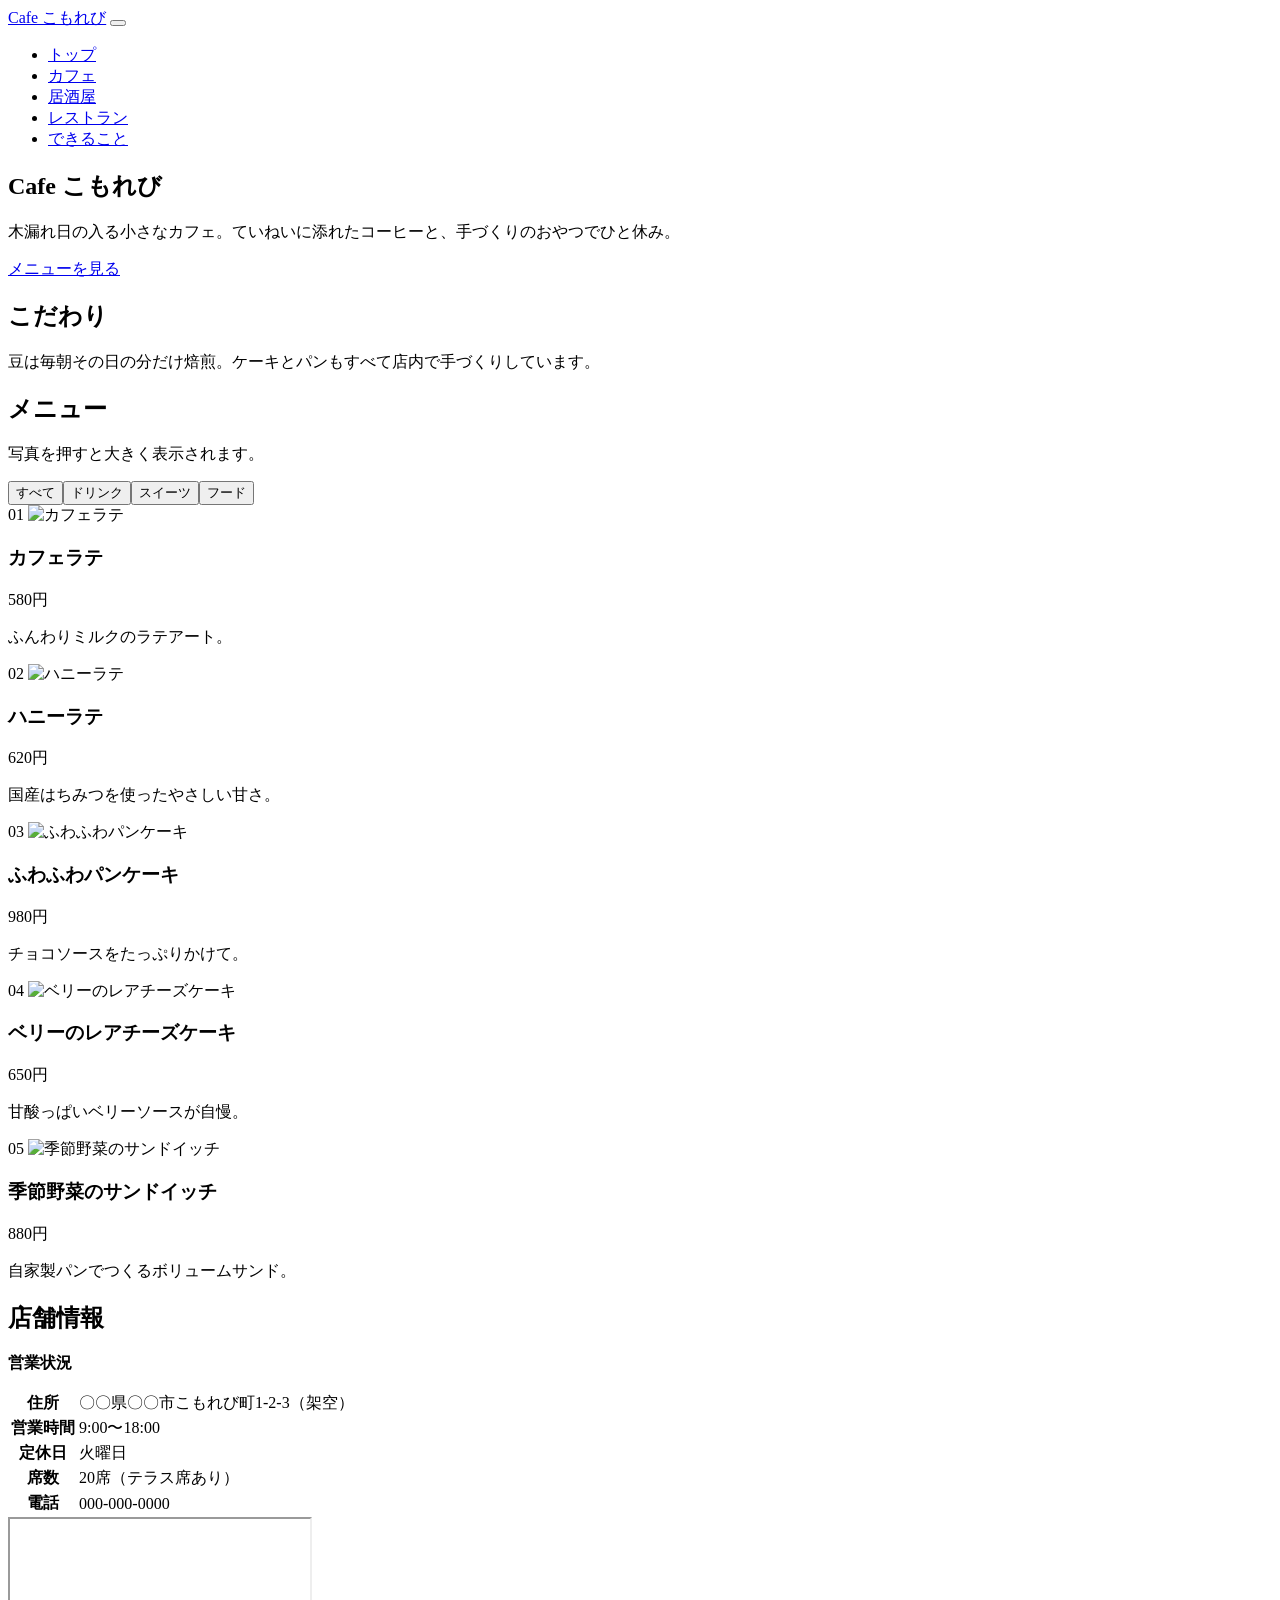
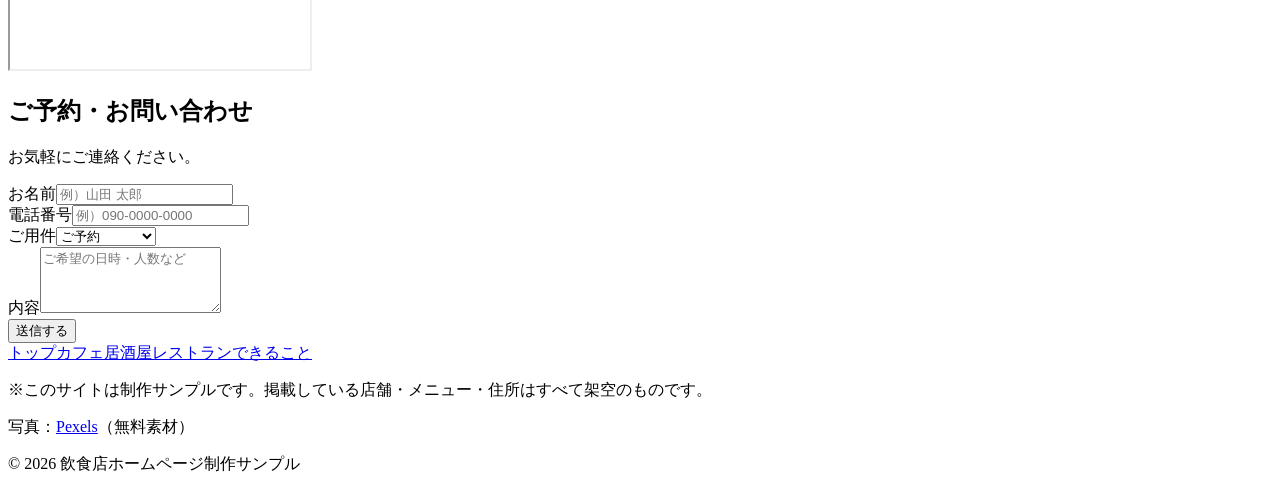
==== cafe.html @ 80e8197a "Create cafe.html" ====
<!DOCTYPE html>
<html lang="ja">
<head>
<meta charset="UTF-8">
<meta name="viewport" content="width=device-width, initial-scale=1">
<title>Cafe こもれび｜カフェのサンプル</title>
<meta name="description" content="カフェのホームページ制作サンプルです。">
<link rel="stylesheet" href="style.css">
</head>
<body class="cafe">
<header class="site-header">
  <div class="container inner">
    <a class="logo" href="index.html">Cafe こもれび</a>
    <button class="menu-btn" aria-label="メニュー" aria-expanded="false"><span></span><span></span><span></span></button>
    <ul class="nav"><li><a href="index.html">トップ</a></li><li><a href="cafe.html" aria-current="page">カフェ</a></li><li><a href="izakaya.html">居酒屋</a></li><li><a href="restaurant.html">レストラン</a></li><li><a href="features.html">できること</a></li></ul>
  </div>
</header>
<section class="hero" style="background-image:url('https://images.pexels.com/photos/18225475/pexels-photo-18225475.jpeg?auto=compress&cs=tinysrgb&w=1800')">
  <div class="container">
    <h1>Cafe こもれび</h1>
    <p>木漏れ日の入る小さなカフェ。ていねいに添れたコーヒーと、手づくりのおやつでひと休み。</p>
    <a class="btn" href="#menu">メニューを見る</a>
  </div>
</section>
<section id="concept">
  <div class="container fade-in">
    <h2 class="section-title">こだわり</h2>
    <p class="section-lead">豆は毎朝その日の分だけ焙煎。ケーキとパンもすべて店内で手づくりしています。</p>
  </div>
</section>
<section id="menu" style="padding-top:0">
  <div class="container">
    <h2 class="section-title">メニュー</h2>
    <p class="section-lead">写真を押すと大きく表示されます。</p>
    <div class="filter" data-target="#cafe-menu"><button class="active" data-cat="all">すべて</button><button data-cat="drink">ドリンク</button><button data-cat="sweets">スイーツ</button><button data-cat="food">フード</button></div>
    <div class="menu-grid" id="cafe-menu"><div class="menu-item fade-in" data-cat="drink">
  <div class="photo"><span class="menu-no">01</span>
    <img src="https://images.pexels.com/photos/6205784/pexels-photo-6205784.jpeg?auto=compress&cs=tinysrgb&w=600&h=450&fit=crop" data-zoom="https://images.pexels.com/photos/6205784/pexels-photo-6205784.jpeg?auto=compress&cs=tinysrgb&w=1400" data-caption="No.01 カフェラテ　580円" alt="カフェラテ" loading="lazy"></div>
  <div class="body"><h3>カフェラテ</h3><div class="price">580円</div><p class="desc">ふんわりミルクのラテアート。</p></div>
</div>
<div class="menu-item fade-in" data-cat="drink">
  <div class="photo"><span class="menu-no">02</span>
    <img src="https://images.pexels.com/photos/37455670/pexels-photo-37455670.jpeg?auto=compress&cs=tinysrgb&w=600&h=450&fit=crop" data-zoom="https://images.pexels.com/photos/37455670/pexels-photo-37455670.jpeg?auto=compress&cs=tinysrgb&w=1400" data-caption="No.02 ハニーラテ　620円" alt="ハニーラテ" loading="lazy"></div>
  <div class="body"><h3>ハニーラテ</h3><div class="price">620円</div><p class="desc">国産はちみつを使ったやさしい甘さ。</p></div>
</div>
<div class="menu-item fade-in" data-cat="sweets">
  <div class="photo"><span class="menu-no">03</span>
    <img src="https://images.pexels.com/photos/31042721/pexels-photo-31042721.jpeg?auto=compress&cs=tinysrgb&w=600&h=450&fit=crop" data-zoom="https://images.pexels.com/photos/31042721/pexels-photo-31042721.jpeg?auto=compress&cs=tinysrgb&w=1400" data-caption="No.03 ふわふわパンケーキ　980円" alt="ふわふわパンケーキ" loading="lazy"></div>
  <div class="body"><h3>ふわふわパンケーキ</h3><div class="price">980円</div><p class="desc">チョコソースをたっぷりかけて。</p></div>
</div>
<div class="menu-item fade-in" data-cat="sweets">
  <div class="photo"><span class="menu-no">04</span>
    <img src="https://images.pexels.com/photos/17429506/pexels-photo-17429506.jpeg?auto=compress&cs=tinysrgb&w=600&h=450&fit=crop" data-zoom="https://images.pexels.com/photos/17429506/pexels-photo-17429506.jpeg?auto=compress&cs=tinysrgb&w=1400" data-caption="No.04 ベリーのレアチーズケーキ　650円" alt="ベリーのレアチーズケーキ" loading="lazy"></div>
  <div class="body"><h3>ベリーのレアチーズケーキ</h3><div class="price">650円</div><p class="desc">甘酸っぱいベリーソースが自慢。</p></div>
</div>
<div class="menu-item fade-in" data-cat="food">
  <div class="photo"><span class="menu-no">05</span>
    <img src="https://images.pexels.com/photos/1209029/pexels-photo-1209029.jpeg?auto=compress&cs=tinysrgb&w=600&h=450&fit=crop" data-zoom="https://images.pexels.com/photos/1209029/pexels-photo-1209029.jpeg?auto=compress&cs=tinysrgb&w=1400" data-caption="No.05 季節野菜のサンドイッチ　880円" alt="季節野菜のサンドイッチ" loading="lazy"></div>
  <div class="body"><h3>季節野菜のサンドイッチ</h3><div class="price">880円</div><p class="desc">自家製パンでつくるボリュームサンド。</p></div>
</div></div>
  </div>
</section>
<section id="access">
  <div class="container">
    <h2 class="section-title">店舗情報</h2>
    <div class="shop-info">
  <div>
    <p><strong>営業状況</strong><span class="open-status" data-open="9:00-18:00" data-closed-days="2"></span></p>
    <table><tr><th>住所</th><td>〇〇県〇〇市こもれび町1-2-3（架空）</td></tr><tr><th>営業時間</th><td>9:00〜18:00</td></tr><tr><th>定休日</th><td>火曜日</td></tr><tr><th>席数</th><td>20席（テラス席あり）</td></tr><tr><th>電話</th><td>000-000-0000</td></tr></table>
  </div>
  <div class="map-box"><iframe src="https://maps.google.com/maps?q=Tokyo%20Station&z=15&output=embed" loading="lazy" title="地図"></iframe></div>
</div>
  </div>
</section>
<section id="contact" style="padding-top:0">
  <div class="container">
    <h2 class="section-title">ご予約・お問い合わせ</h2>
    <p class="section-lead">お気軽にご連絡ください。</p>
    <form class="contact-form">
  <div><label for="name">お名前</label><input id="name" required placeholder="例）山田 太郎"></div>
  <div><label for="tel">電話番号</label><input id="tel" type="tel" placeholder="例）090-0000-0000"></div>
  <div><label for="kind">ご用件</label><select id="kind"><option>ご予約</option><option>貸切のご相談</option><option>その他</option></select></div>
  <div><label for="msg">内容</label><textarea id="msg" rows="4" placeholder="ご希望の日時・人数など"></textarea></div>
  <button class="btn" type="submit">送信する</button>
</form>
  </div>
</section>
<footer class="site-footer">
  <div class="container">
    <nav class="footer-nav"><a href="index.html">トップ</a><a href="cafe.html">カフェ</a><a href="izakaya.html">居酒屋</a><a href="restaurant.html">レストラン</a><a href="features.html">できること</a></nav>
    <p>※このサイトは制作サンプルです。掲載している店舗・メニュー・住所はすべて架空のものです。</p>
    <p>写真：<a href="https://www.pexels.com/ja-jp/" target="_blank" rel="noopener">Pexels</a>（無料素材）</p>
    <p>&copy; 2026 飲食店ホームページ制作サンプル</p>
  </div>
</footer>
<script src="main.js"></script>
</body>
</html>
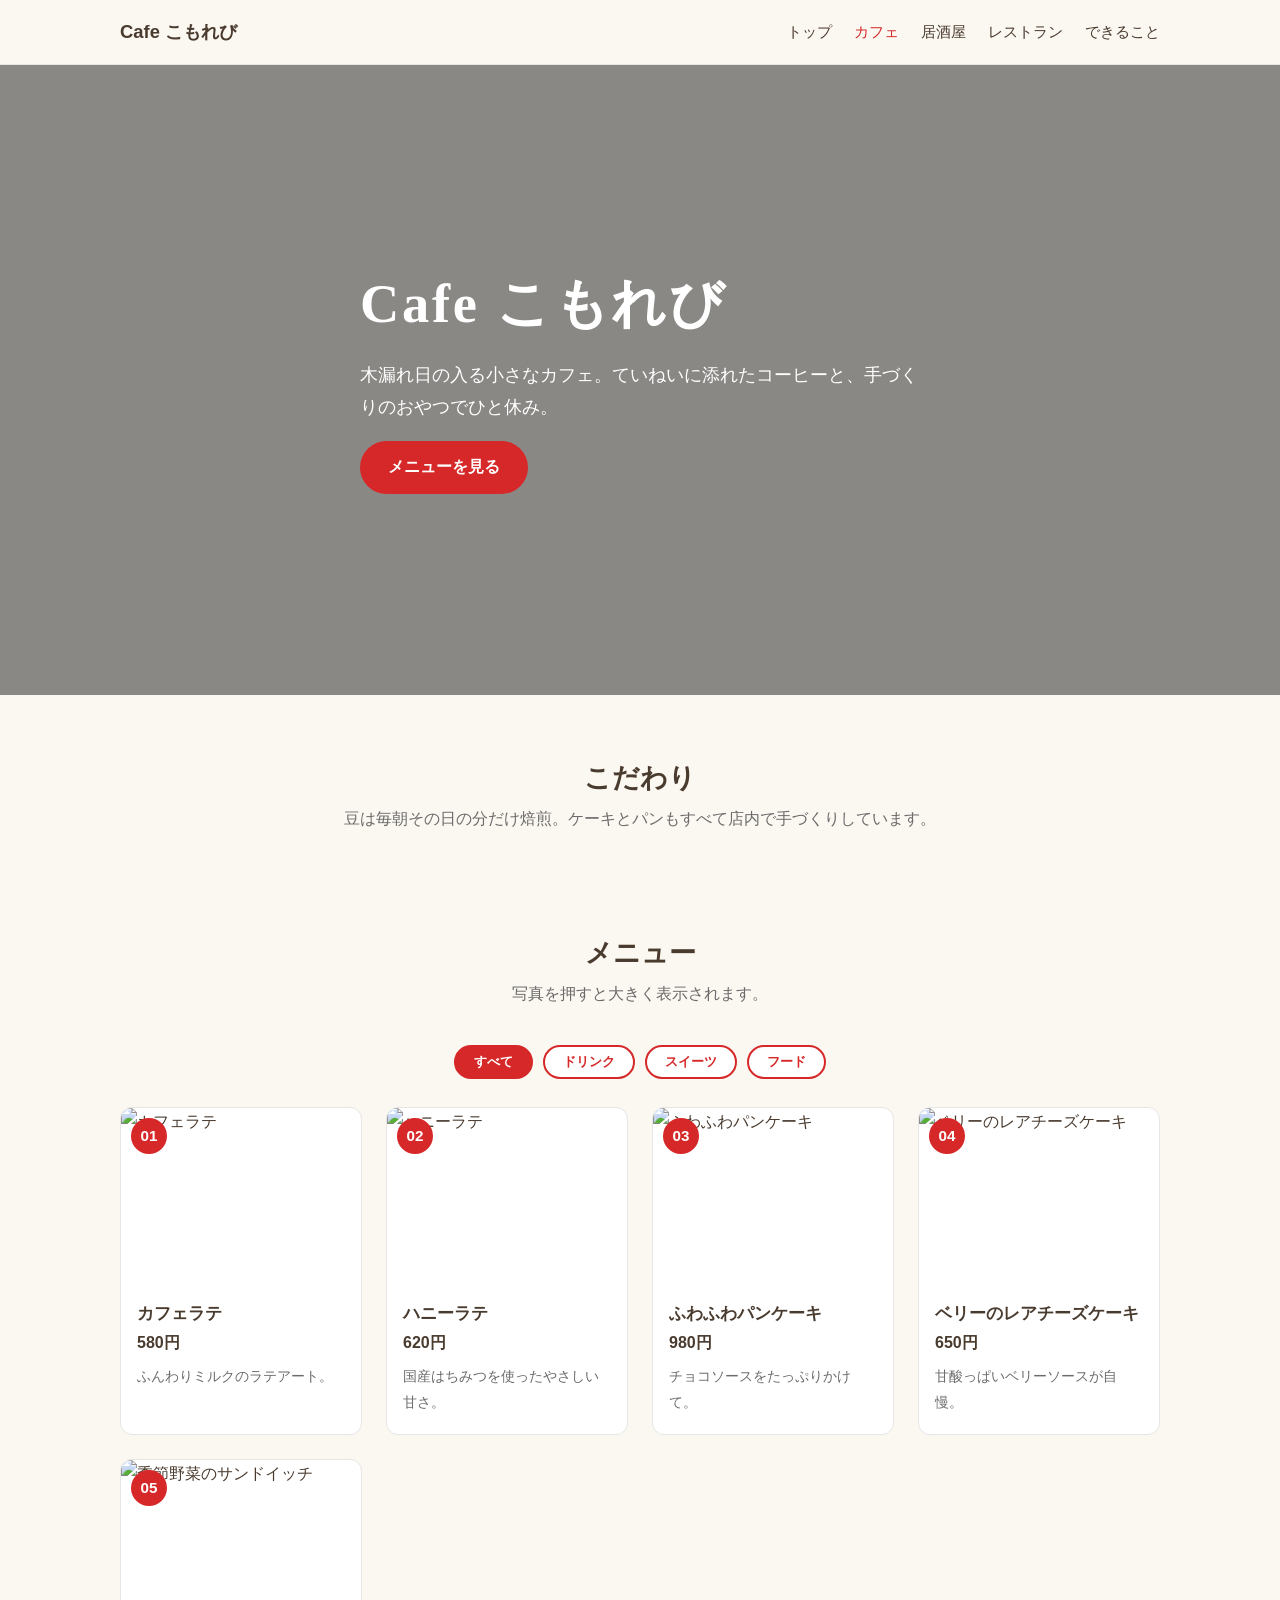
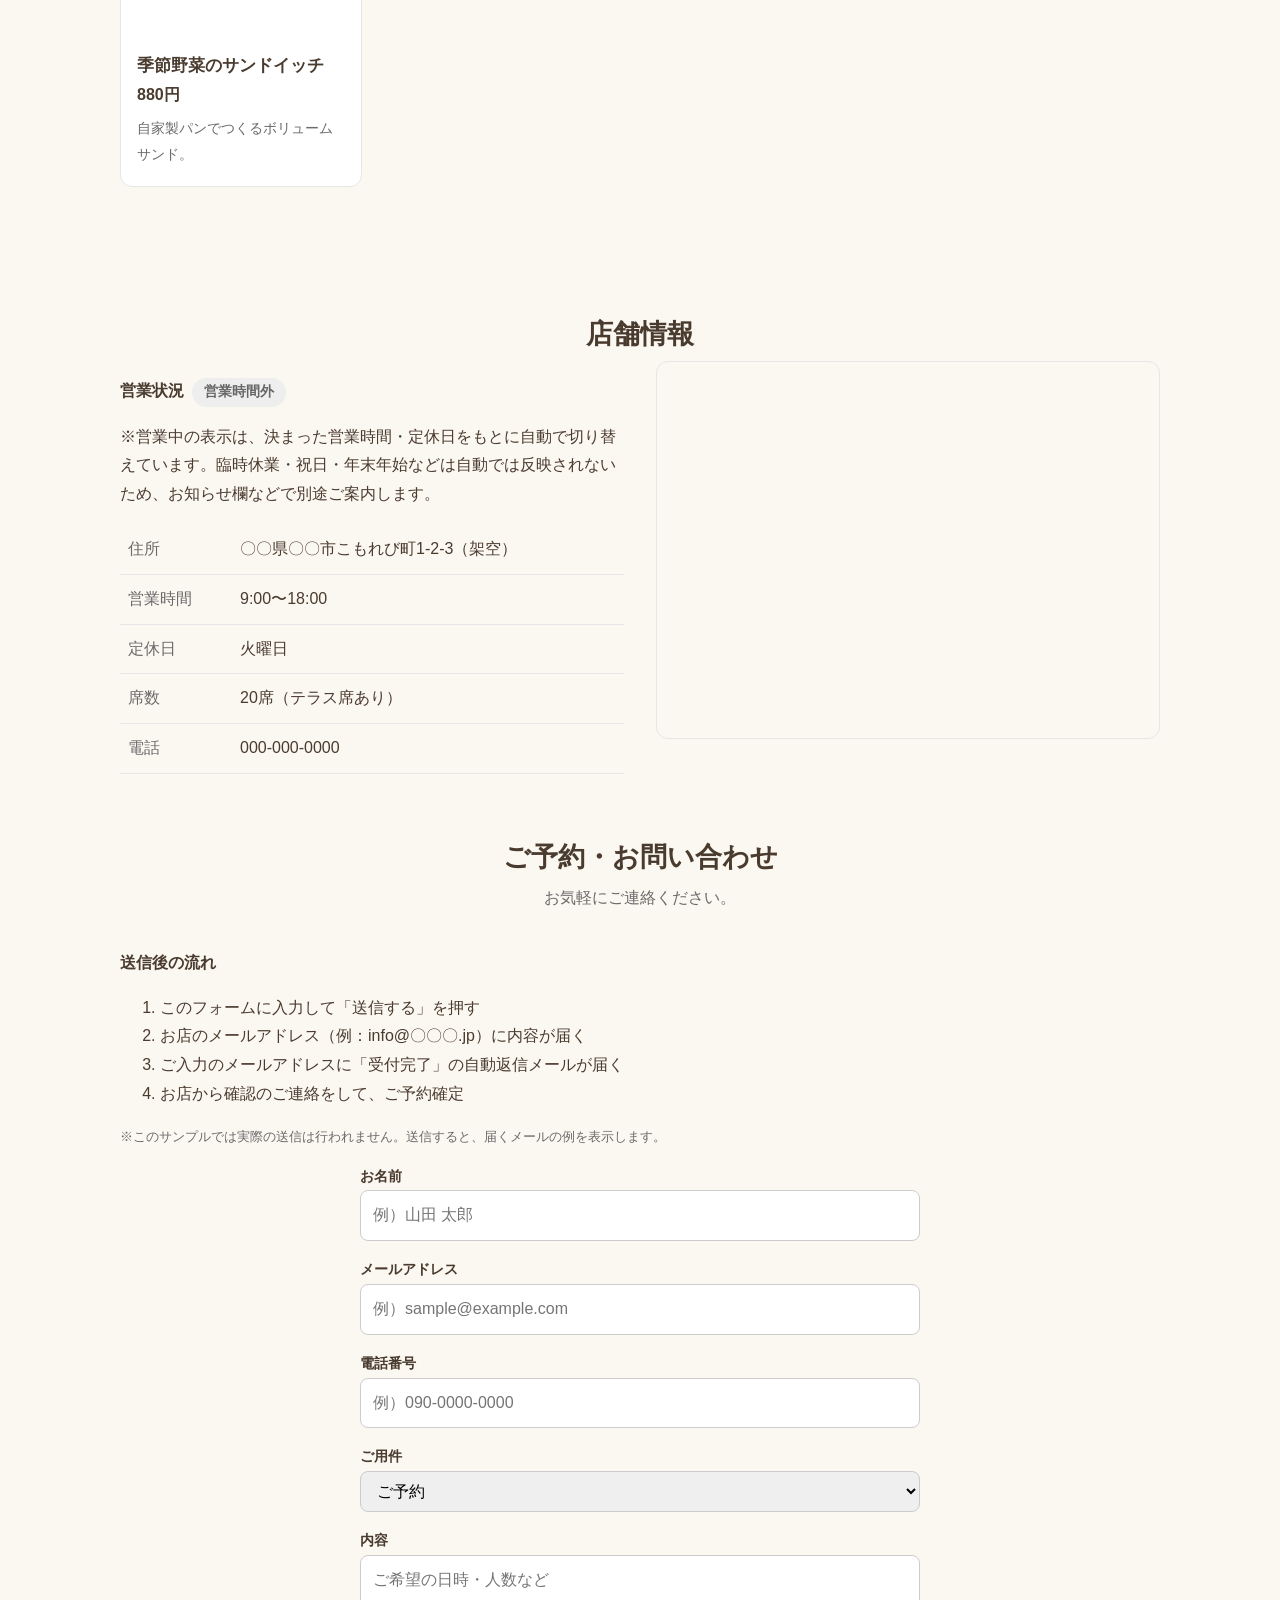
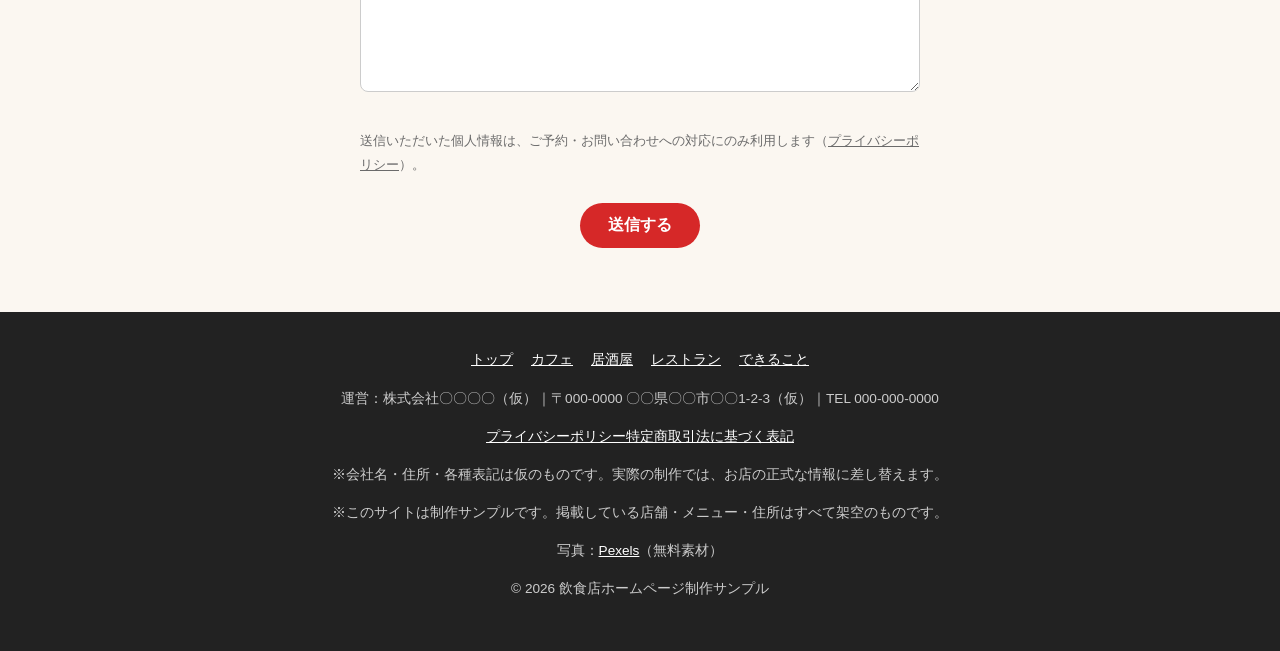
==== commit c1ef990c: "Update cafe.html" ====
--- a/cafe.html
+++ b/cafe.html
@@ -66,6 +66,7 @@
     <div class="shop-info">
   <div>
     <p><strong>営業状況</strong><span class="open-status" data-open="9:00-18:00" data-closed-days="2"></span></p>
+    <p class="auto-note">※営業中の表示は、決まった営業時間・定休日をもとに自動で切り替えています。臨時休業・祝日・年末年始などは自動では反映されないため、お知らせ欄などで別途ご案内します。</p>
     <table><tr><th>住所</th><td>〇〇県〇〇市こもれび町1-2-3（架空）</td></tr><tr><th>営業時間</th><td>9:00〜18:00</td></tr><tr><th>定休日</th><td>火曜日</td></tr><tr><th>席数</th><td>20席（テラス席あり）</td></tr><tr><th>電話</th><td>000-000-0000</td></tr></table>
   </div>
   <div class="map-box"><iframe src="https://maps.google.com/maps?q=Tokyo%20Station&z=15&output=embed" loading="lazy" title="地図"></iframe></div>
@@ -76,18 +77,36 @@
   <div class="container">
     <h2 class="section-title">ご予約・お問い合わせ</h2>
     <p class="section-lead">お気軽にご連絡ください。</p>
-    <form class="contact-form">
+    <div class="flow-box">
+  <strong>送信後の流れ</strong>
+  <ol class="flow">
+    <li>このフォームに入力して「送信する」を押す</li>
+    <li>お店のメールアドレス（例：info@〇〇〇.jp）に内容が届く</li>
+    <li>ご入力のメールアドレスに「受付完了」の自動返信メールが届く</li>
+    <li>お店から確認のご連絡をして、ご予約確定</li>
+  </ol>
+  <p class="small-note">※このサンプルでは実際の送信は行われません。送信すると、届くメールの例を表示します。</p>
+</div>
+<form class="contact-form">
   <div><label for="name">お名前</label><input id="name" required placeholder="例）山田 太郎"></div>
+  <div><label for="email">メールアドレス</label><input id="email" type="email" required placeholder="例）sample@example.com"></div>
   <div><label for="tel">電話番号</label><input id="tel" type="tel" placeholder="例）090-0000-0000"></div>
   <div><label for="kind">ご用件</label><select id="kind"><option>ご予約</option><option>貸切のご相談</option><option>その他</option></select></div>
   <div><label for="msg">内容</label><textarea id="msg" rows="4" placeholder="ご希望の日時・人数など"></textarea></div>
+  <p class="small-note">送信いただいた個人情報は、ご予約・お問い合わせへの対応にのみ利用します（<a href="legal.html#privacy">プライバシーポリシー</a>）。</p>
   <button class="btn" type="submit">送信する</button>
 </form>
+<div class="form-result" hidden></div>
   </div>
 </section>
 <footer class="site-footer">
   <div class="container">
     <nav class="footer-nav"><a href="index.html">トップ</a><a href="cafe.html">カフェ</a><a href="izakaya.html">居酒屋</a><a href="restaurant.html">レストラン</a><a href="features.html">できること</a></nav>
+    <div class="footer-info">
+      <p>運営：株式会社〇〇〇〇（仮）｜〒000-0000 〇〇県〇〇市〇〇1-2-3（仮）｜TEL 000-000-0000</p>
+      <nav class="footer-legal"><a href="legal.html#privacy">プライバシーポリシー</a><a href="legal.html#tokushoho">特定商取引法に基づく表記</a></nav>
+      <p class="footer-small">※会社名・住所・各種表記は仮のものです。実際の制作では、お店の正式な情報に差し替えます。</p>
+    </div>
     <p>※このサイトは制作サンプルです。掲載している店舗・メニュー・住所はすべて架空のものです。</p>
     <p>写真：<a href="https://www.pexels.com/ja-jp/" target="_blank" rel="noopener">Pexels</a>（無料素材）</p>
     <p>&copy; 2026 飲食店ホームページ制作サンプル</p>
--- a/style.css
+++ b/style.css
@@ -0,0 +1,231 @@
+/* ===== 共通スタイル ===== */
+:root {
+  --action: #d62828;        /* 押してほしいもの・誘導先 = 赤 */
+  --action-dark: #a61e1e;
+  --info: #1d4e89;          /* 読むだけの案内 = 青 */
+  --info-bg: #eaf1fb;
+  --text: #2b2b2b;
+  --muted: #6b6b6b;
+  --bg: #ffffff;
+  --line: #e6e6e6;
+  --radius: 12px;
+  --max: 1080px;
+}
+* { box-sizing: border-box; }
+html { scroll-behavior: smooth; }
+body {
+  margin: 0;
+  font-family: "Hiragino Sans", "Noto Sans JP", "Yu Gothic", Meiryo, sans-serif;
+  color: var(--text);
+  background: var(--bg);
+  line-height: 1.8;
+}
+img { max-width: 100%; display: block; }
+a { color: inherit; }
+.container { max-width: var(--max); margin: 0 auto; padding: 0 20px; }
+section { padding: 64px 0; }
+h1, h2, h3 { line-height: 1.4; margin: 0 0 16px; }
+h2.section-title { font-size: 1.7rem; text-align: center; margin-bottom: 8px; }
+p.section-lead { text-align: center; color: var(--muted); margin: 0 0 36px; }
+
+/* ===== ヘッダー・ナビ ===== */
+.site-header {
+  position: sticky; top: 0; z-index: 50;
+  background: rgba(255,255,255,.96);
+  border-bottom: 1px solid var(--line);
+}
+.site-header .inner {
+  display: flex; align-items: center; justify-content: space-between;
+  height: 64px;
+}
+.logo { font-weight: 700; font-size: 1.15rem; text-decoration: none; }
+.nav { display: flex; gap: 22px; list-style: none; margin: 0; padding: 0; }
+.nav a { text-decoration: none; font-size: .95rem; }
+.nav a:hover, .nav a[aria-current="page"] { color: var(--action); }
+.menu-btn {
+  display: none; background: none; border: 0; cursor: pointer;
+  width: 44px; height: 44px; padding: 10px;
+}
+.menu-btn span { display: block; height: 2px; background: var(--text); margin: 5px 0; transition: .3s; }
+.menu-btn.open span:nth-child(1) { transform: translateY(7px) rotate(45deg); }
+.menu-btn.open span:nth-child(2) { opacity: 0; }
+.menu-btn.open span:nth-child(3) { transform: translateY(-7px) rotate(-45deg); }
+@media (max-width: 760px) {
+  .menu-btn { display: block; }
+  .nav {
+    position: absolute; top: 64px; left: 0; right: 0;
+    flex-direction: column; gap: 0; background: #fff;
+    border-bottom: 1px solid var(--line);
+    max-height: 0; overflow: hidden; transition: max-height .3s;
+  }
+  .nav.open { max-height: 400px; }
+  .nav a { display: block; padding: 14px 20px; border-top: 1px solid var(--line); }
+}
+
+/* ===== ボタン（赤＝押してほしいもの） ===== */
+.btn {
+  display: inline-block; background: var(--action); color: #fff;
+  padding: 12px 28px; border-radius: 999px; text-decoration: none;
+  font-weight: 700; border: 0; cursor: pointer; font-size: 1rem;
+  transition: background .2s, transform .2s;
+}
+.btn:hover { background: var(--action-dark); transform: translateY(-2px); }
+.btn.outline { background: transparent; color: var(--action); border: 2px solid var(--action); }
+.btn.outline:hover { background: var(--action); color: #fff; }
+
+/* ===== 案内ボックス（青＝読むだけ） ===== */
+.info-box {
+  background: var(--info-bg); border-left: 5px solid var(--info);
+  color: var(--info); padding: 16px 20px; border-radius: 8px;
+}
+.info-box strong { color: var(--info); }
+
+/* ===== ヒーロー ===== */
+.hero {
+  position: relative; min-height: 70vh; display: flex; align-items: center;
+  color: #fff; background-size: cover; background-position: center;
+}
+.hero::before { content: ""; position: absolute; inset: 0; background: rgba(0,0,0,.45); }
+.hero .container { position: relative; }
+.hero h1 { font-size: clamp(2rem, 6vw, 3.4rem); letter-spacing: .05em; }
+.hero p { font-size: 1.1rem; max-width: 560px; }
+
+/* ===== メニュー（番号付き） ===== */
+.menu-grid { display: grid; grid-template-columns: repeat(auto-fill, minmax(240px, 1fr)); gap: 24px; }
+.menu-item {
+  border: 1px solid var(--line); border-radius: var(--radius); overflow: hidden;
+  background: #fff; transition: box-shadow .2s, transform .2s;
+}
+.menu-item:hover { box-shadow: 0 8px 24px rgba(0,0,0,.08); transform: translateY(-3px); }
+.menu-item .photo { position: relative; aspect-ratio: 4/3; overflow: hidden; cursor: zoom-in; }
+.menu-item .photo img { width: 100%; height: 100%; object-fit: cover; transition: transform .4s; }
+.menu-item .photo:hover img { transform: scale(1.06); }
+.menu-no {
+  position: absolute; top: 10px; left: 10px; width: 36px; height: 36px;
+  border-radius: 50%; background: var(--action); color: #fff; font-weight: 700;
+  display: grid; place-items: center; font-size: .95rem;
+}
+.menu-item .body { padding: 14px 16px 18px; }
+.menu-item h3 { font-size: 1.05rem; margin: 0 0 4px; }
+.menu-item .price { font-weight: 700; }
+.menu-item .desc { color: var(--muted); font-size: .9rem; margin: 6px 0 0; }
+
+/* ===== カテゴリ絞り込み ===== */
+.filter { display: flex; flex-wrap: wrap; gap: 10px; justify-content: center; margin-bottom: 28px; }
+.filter button {
+  border: 2px solid var(--action); background: #fff; color: var(--action);
+  padding: 6px 18px; border-radius: 999px; cursor: pointer; font-weight: 700;
+}
+.filter button.active { background: var(--action); color: #fff; }
+.menu-item.hide { display: none; }
+
+/* ===== ギャラリー ===== */
+.gallery { display: grid; grid-template-columns: repeat(auto-fill, minmax(180px, 1fr)); gap: 10px; }
+.gallery img { width: 100%; aspect-ratio: 1; object-fit: cover; border-radius: 8px; cursor: zoom-in; }
+
+/* ===== 拡大表示（ライトボックス） ===== */
+.lightbox {
+  position: fixed; inset: 0; background: rgba(0,0,0,.85); z-index: 100;
+  display: none; align-items: center; justify-content: center; padding: 20px;
+  flex-direction: column;
+}
+.lightbox.show { display: flex; }
+.lightbox img { max-width: min(92vw, 1000px); max-height: 78vh; border-radius: 8px; }
+.lightbox .caption { color: #fff; margin-top: 12px; text-align: center; }
+.lightbox button {
+  position: absolute; background: rgba(255,255,255,.15); color: #fff; border: 0;
+  width: 48px; height: 48px; border-radius: 50%; font-size: 1.6rem; cursor: pointer;
+}
+.lightbox .lb-close { top: 16px; right: 16px; }
+.lightbox .lb-prev { left: 12px; top: 50%; }
+.lightbox .lb-next { right: 12px; top: 50%; }
+
+/* ===== 店舗情報 ===== */
+.shop-info { display: grid; grid-template-columns: 1fr 1fr; gap: 32px; align-items: start; }
+.shop-info table { width: 100%; border-collapse: collapse; }
+.shop-info th, .shop-info td { text-align: left; padding: 10px 8px; border-bottom: 1px solid var(--line); vertical-align: top; }
+.shop-info th { width: 7em; color: var(--muted); font-weight: 500; }
+.map-box { aspect-ratio: 4/3; border-radius: var(--radius); overflow: hidden; border: 1px solid var(--line); }
+.map-box iframe { width: 100%; height: 100%; border: 0; }
+.open-status { display: inline-block; padding: 2px 12px; border-radius: 999px; font-size: .85rem; font-weight: 700; margin-left: 8px; }
+.open-status.open { background: #e5f5ea; color: #1e7b3c; }
+.open-status.closed { background: #eee; color: #666; }
+@media (max-width: 760px) { .shop-info { grid-template-columns: 1fr; } }
+
+/* ===== お問い合わせ ===== */
+.contact-form { max-width: 560px; margin: 0 auto; display: grid; gap: 14px; }
+.contact-form label { font-weight: 700; font-size: .9rem; }
+.contact-form input, .contact-form textarea, .contact-form select {
+  width: 100%; padding: 10px 12px; border: 1px solid #ccc; border-radius: 8px; font: inherit;
+}
+.contact-form .btn { justify-self: center; }
+
+/* ===== フッター ===== */
+.site-footer { background: #222; color: #ccc; padding: 36px 0; font-size: .85rem; text-align: center; }
+.site-footer a { color: #fff; }
+.site-footer .footer-nav { display: flex; gap: 18px; justify-content: center; flex-wrap: wrap; margin-bottom: 14px; }
+
+/* ===== トップへ戻る ===== */
+.to-top {
+  position: fixed; right: 18px; bottom: 18px; width: 48px; height: 48px; border-radius: 50%;
+  background: var(--action); color: #fff; border: 0; font-size: 1.3rem; cursor: pointer;
+  opacity: 0; pointer-events: none; transition: opacity .3s; z-index: 60;
+}
+.to-top.show { opacity: 1; pointer-events: auto; }
+
+/* ===== スクロールで表示 ===== */
+.fade-in { opacity: 0; transform: translateY(20px); transition: opacity .7s, transform .7s; }
+.fade-in.visible { opacity: 1; transform: none; }
+
+/* ===== 店舗ごとの雰囲気 ===== */
+body.cafe { --text: #4a3b2f; background: #fbf7f1; }
+body.cafe .site-header { background: rgba(251,247,241,.96); }
+body.cafe h1, body.cafe h2 { font-family: "Hiragino Mincho ProN", "Yu Mincho", serif; }
+
+body.izakaya { --text: #f1e9da; --muted: #b8ab95; --line: #3a332b; background: #1c1814; }
+body.izakaya .site-header { background: rgba(28,24,20,.96); }
+body.izakaya .menu-item { background: #26211b; }
+body.izakaya .nav { background: #1c1814; }
+body.izakaya .menu-btn span { background: #f1e9da; }
+body.izakaya .contact-form input, body.izakaya .contact-form textarea, body.izakaya .contact-form select { background: #26211b; color: #f1e9da; border-color: #4a4036; }
+body.izakaya h1, body.izakaya h2 { font-family: "Hiragino Mincho ProN", "Yu Mincho", serif; }
+body.izakaya .filter button { background: transparent; }
+body.izakaya .filter button.active { background: var(--action); }
+
+body.restaurant { --text: #222; background: #fff; }
+body.restaurant h1, body.restaurant h2 { font-family: Georgia, "Hiragino Mincho ProN", "Yu Mincho", serif; letter-spacing: .04em; }
+
+/* ===== トップページ ===== */
+.cards { display: grid; grid-template-columns: repeat(auto-fit, minmax(230px, 1fr)); gap: 24px; }
+.card {
+  display: block; text-decoration: none; border-radius: var(--radius); overflow: hidden;
+  border: 1px solid var(--line); background: #fff; transition: transform .2s, box-shadow .2s;
+}
+.card:hover { transform: translateY(-4px); box-shadow: 0 10px 28px rgba(0,0,0,.1); }
+.card img { width: 100%; aspect-ratio: 16/10; object-fit: cover; }
+.card .body { padding: 16px 18px 20px; }
+.card .num { color: var(--action); font-weight: 700; font-size: .85rem; }
+.card h3 { margin: 4px 0 6px; }
+.card p { margin: 0 0 12px; color: var(--muted); font-size: .92rem; }
+.card .go { color: var(--action); font-weight: 700; }
+
+/* ===== できることページ ===== */
+.feature { border: 1px solid var(--line); border-radius: var(--radius); padding: 24px; margin-bottom: 28px; }
+.feature h3 { display: flex; align-items: center; gap: 10px; }
+.feature h3 .num { background: var(--action); color: #fff; border-radius: 50%; width: 32px; height: 32px; display: grid; place-items: center; font-size: .9rem; flex: none; }
+.feature .demo { margin-top: 16px; }
+.tabs { display: flex; gap: 6px; border-bottom: 2px solid var(--line); }
+.tabs button { background: none; border: 0; padding: 10px 18px; cursor: pointer; font: inherit; font-weight: 700; color: var(--muted); border-bottom: 3px solid transparent; margin-bottom: -2px; }
+.tabs button.active { color: var(--action); border-bottom-color: var(--action); }
+.tab-panel { display: none; padding: 16px 4px; }
+.tab-panel.active { display: block; }
+.slider { position: relative; overflow: hidden; border-radius: var(--radius); aspect-ratio: 16/7; }
+.slider img { position: absolute; inset: 0; width: 100%; height: 100%; object-fit: cover; opacity: 0; transition: opacity 1s; }
+.slider img.active { opacity: 1; }
+.counter { display: flex; gap: 12px; align-items: center; flex-wrap: wrap; }
+.counter .qty { min-width: 40px; text-align: center; font-weight: 700; font-size: 1.2rem; }
+.counter .total { margin-left: auto; font-weight: 700; color: var(--info); }
+.small-note { font-size: .82rem; color: var(--muted); }
+
+/* ふわっと表示の後もホバーで浮くように */
+.menu-item.fade-in.visible:hover, .card.fade-in.visible:hover { transform: translateY(-4px); }
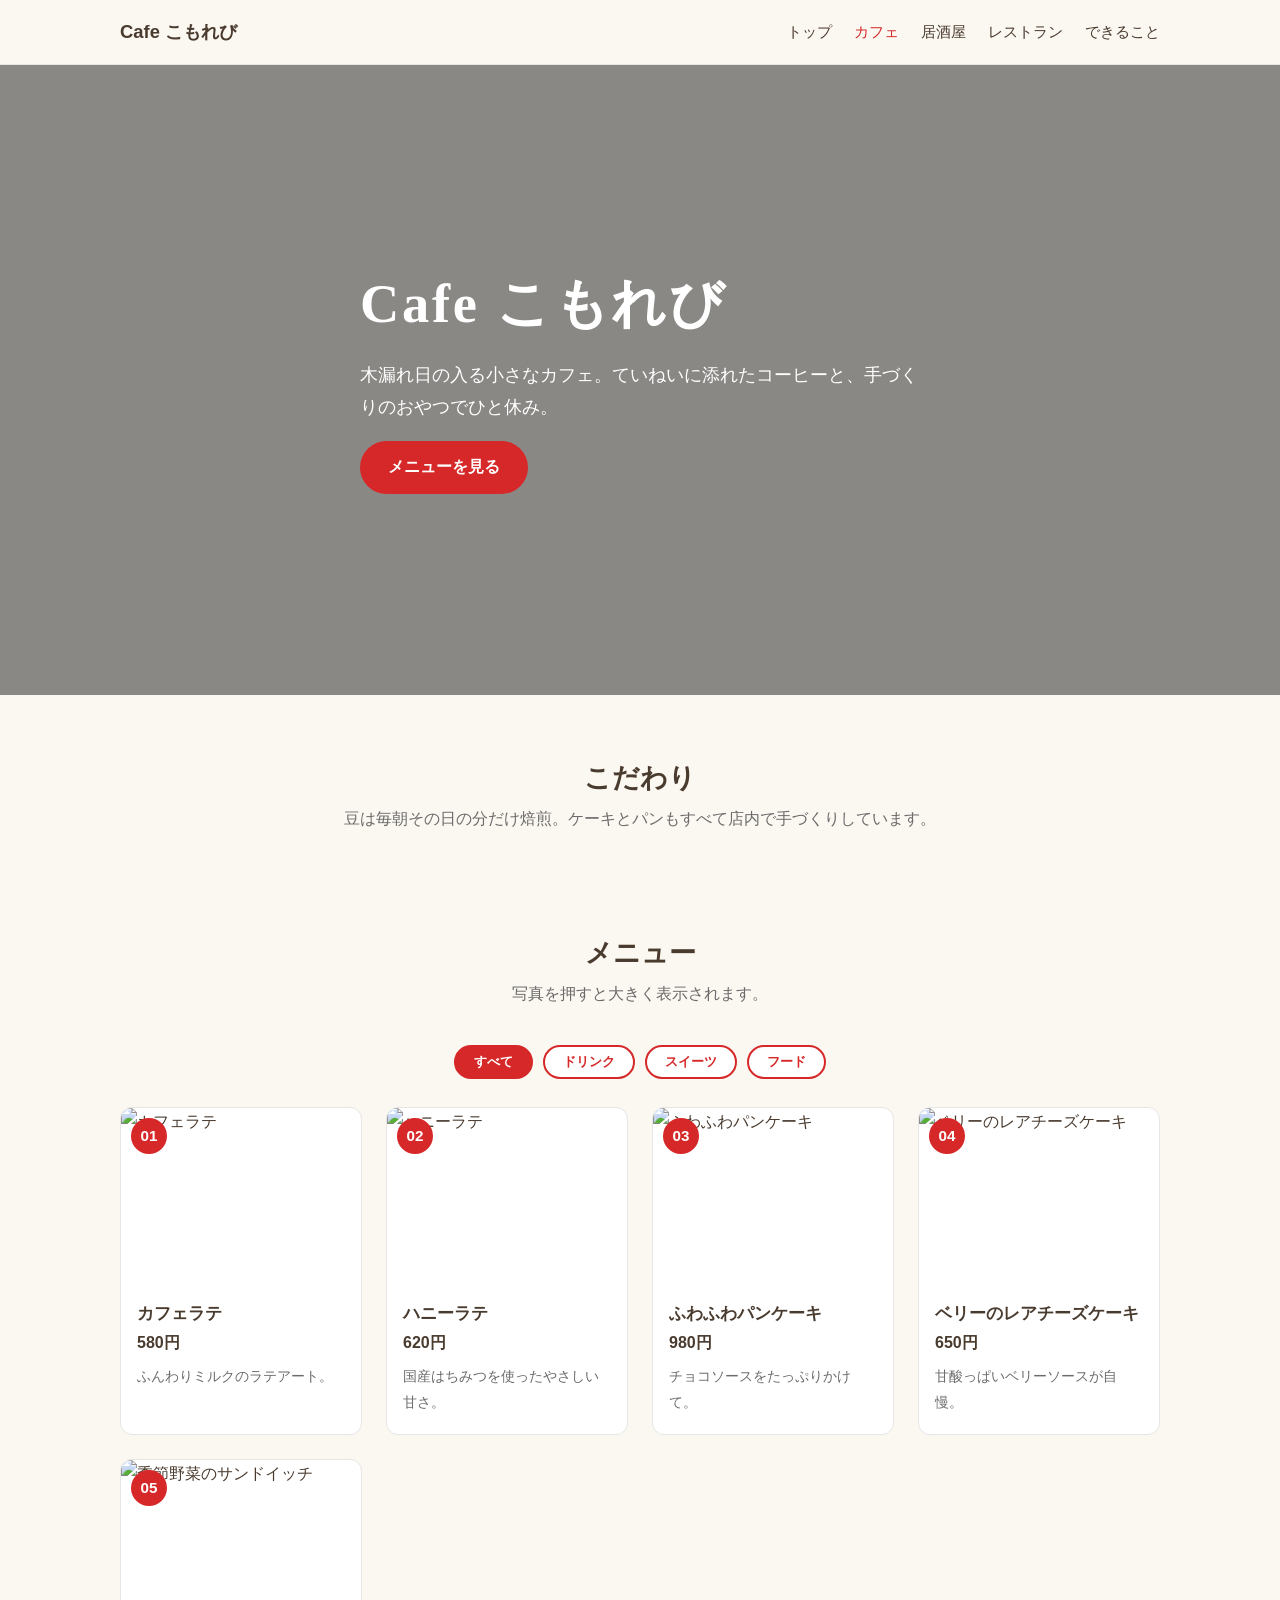
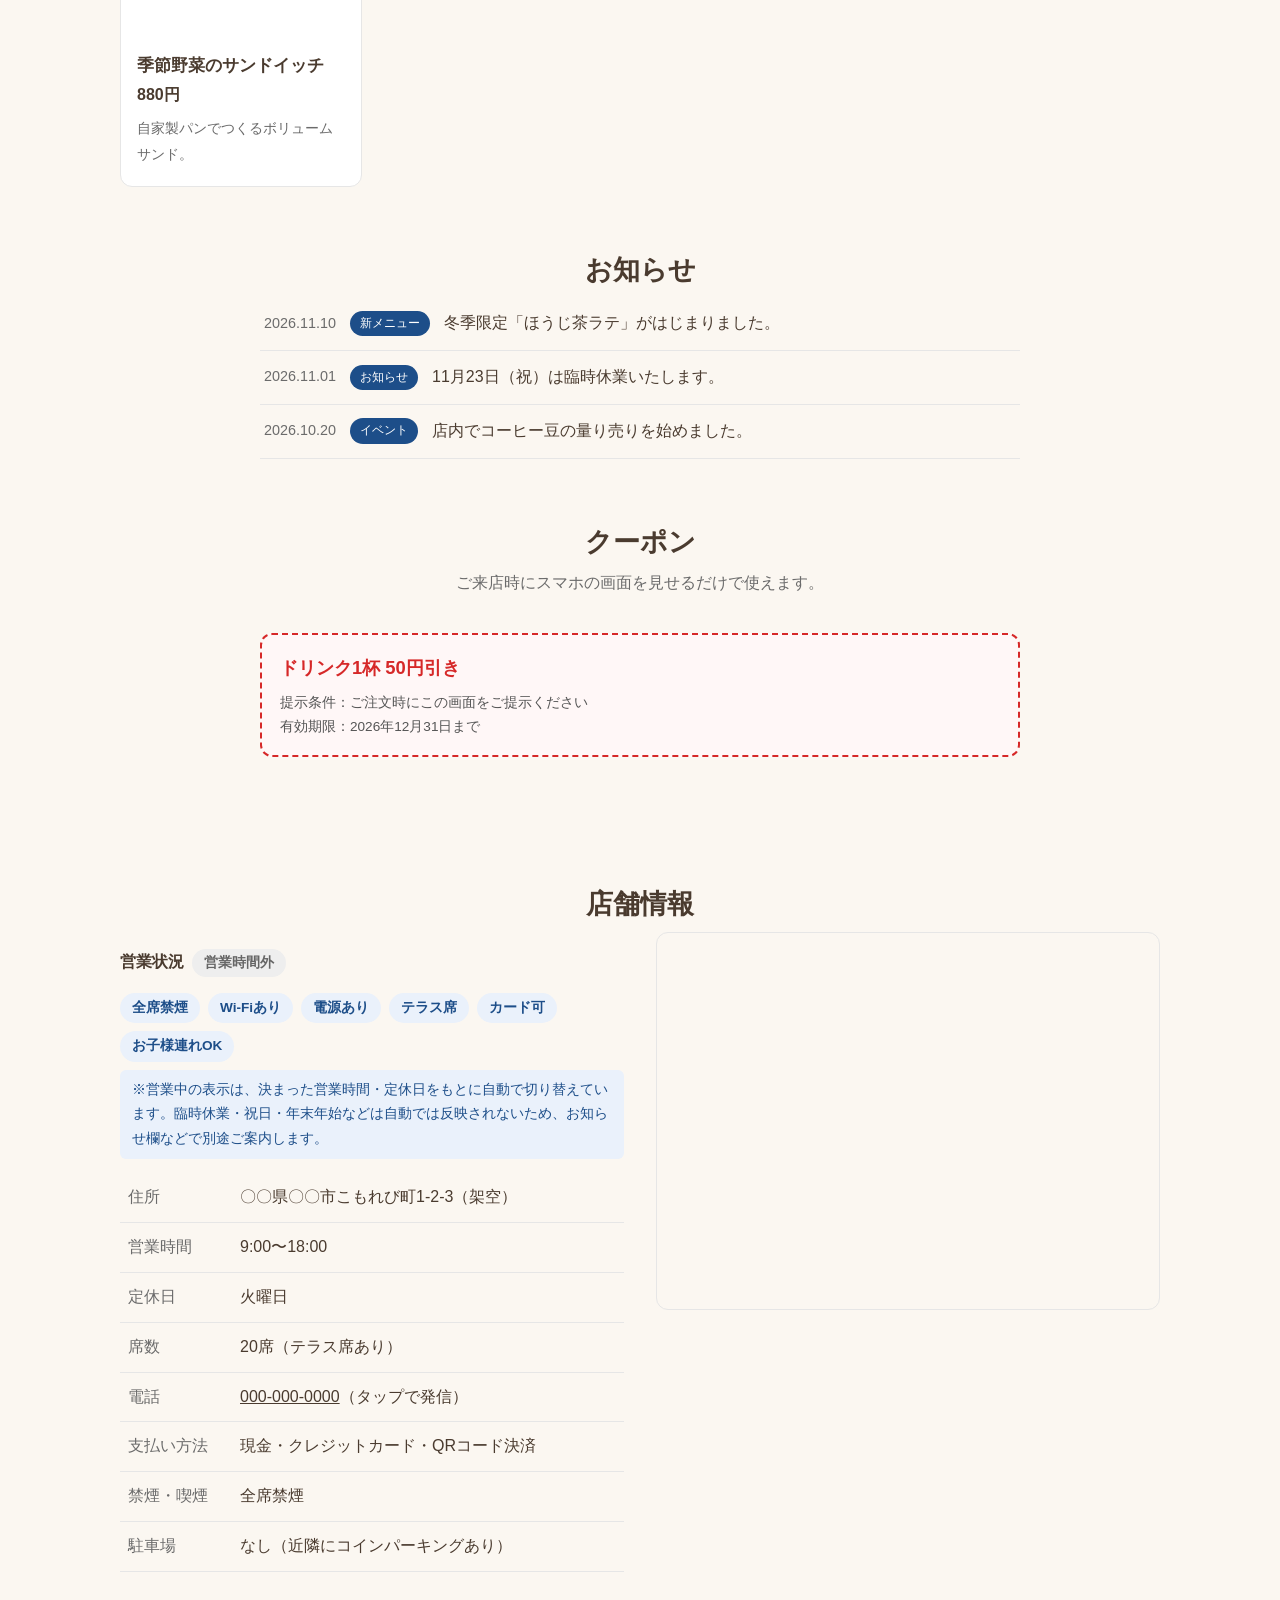
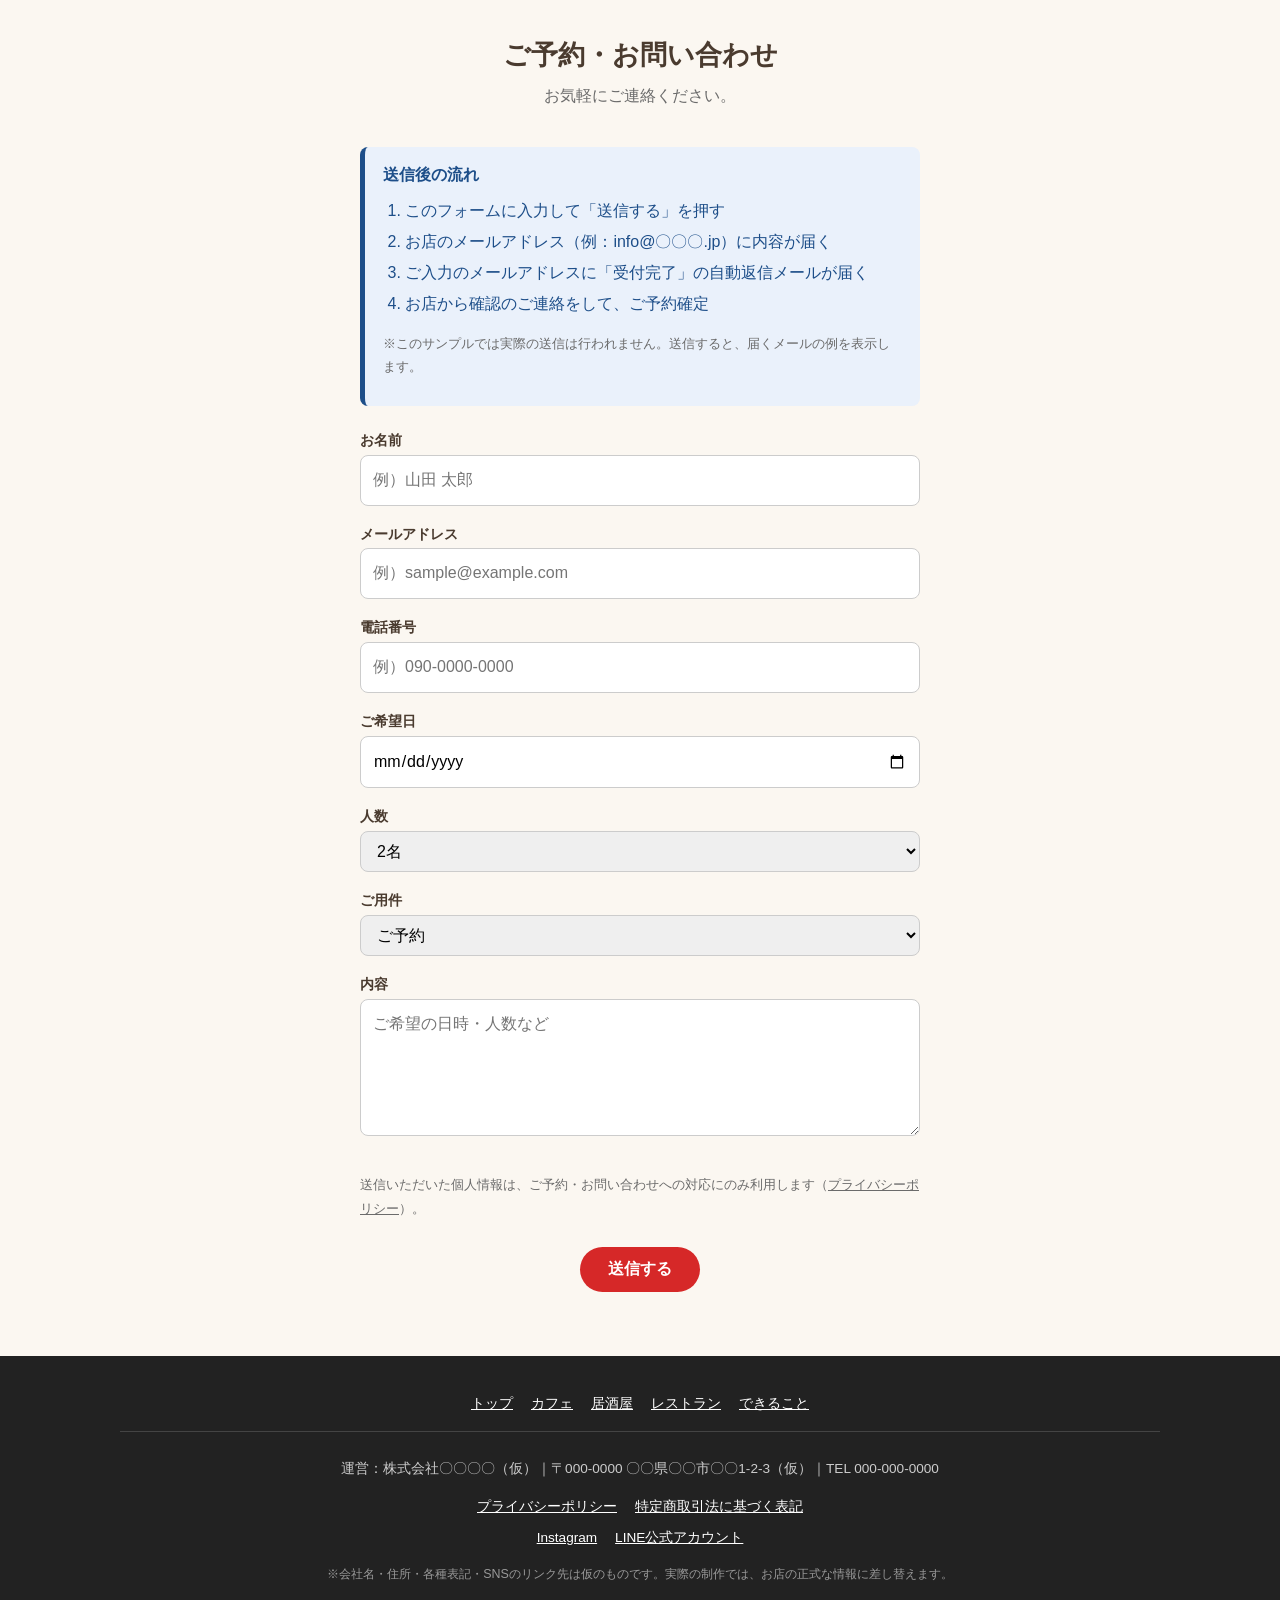
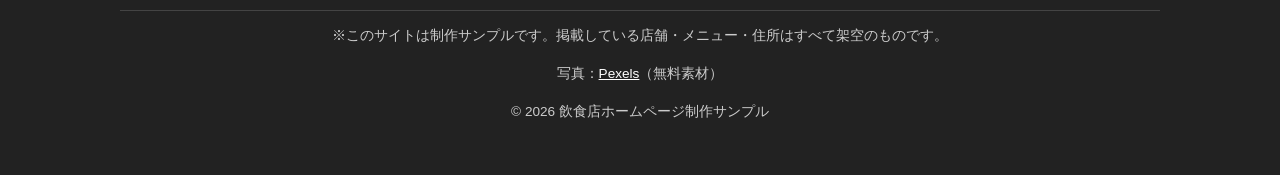
==== commit d6cf3f0a: "Update cafe.html" ====
--- a/cafe.html
+++ b/cafe.html
@@ -6,6 +6,7 @@
 <title>Cafe こもれび｜カフェのサンプル</title>
 <meta name="description" content="カフェのホームページ制作サンプルです。">
 <link rel="stylesheet" href="style.css">
+<script type="application/ld+json">{"@context": "https://schema.org", "@type": "Restaurant", "name": "Cafe こもれび", "servesCuisine": "カフェ", "address": "〇〇県〇〇市こもれび町1-2-3（架空）", "telephone": "000-000-0000", "openingHours": ["Mo,We,Th,Fr,Sa,Su 09:00-18:00"], "url": "https://betanamin.github.io/portfolio-site/cafe.html"}</script>
 </head>
 <body class="cafe">
 <header class="site-header">
@@ -60,14 +61,28 @@
 </div></div>
   </div>
 </section>
+<section id="news" style="padding-top:0">
+  <div class="container">
+    <h2 class="section-title">お知らせ</h2>
+    <ul class="news-list fade-in"><li><time>2026.11.10</time><span class="tag">新メニュー</span>冬季限定「ほうじ茶ラテ」がはじまりました。</li><li><time>2026.11.01</time><span class="tag">お知らせ</span>11月23日（祝）は臨時休業いたします。</li><li><time>2026.10.20</time><span class="tag">イベント</span>店内でコーヒー豆の量り売りを始めました。</li></ul>
+  </div>
+</section>
+<section id="coupon" style="padding-top:0">
+  <div class="container">
+    <h2 class="section-title">クーポン</h2>
+    <p class="section-lead">ご来店時にスマホの画面を見せるだけで使えます。</p>
+    <div class="coupon-grid"><div class="coupon fade-in"><div class="coupon-title">ドリンク1杯 50円引き</div><div class="coupon-cond">提示条件：ご注文時にこの画面をご提示ください</div><div class="coupon-date">有効期限：2026年12月31日まで</div></div></div>
+  </div>
+</section>
 <section id="access">
   <div class="container">
     <h2 class="section-title">店舗情報</h2>
     <div class="shop-info">
   <div>
     <p><strong>営業状況</strong><span class="open-status" data-open="9:00-18:00" data-closed-days="2"></span></p>
+    <ul class="equip"><li>全席禁煙</li><li>Wi-Fiあり</li><li>電源あり</li><li>テラス席</li><li>カード可</li><li>お子様連れOK</li></ul>
     <p class="auto-note">※営業中の表示は、決まった営業時間・定休日をもとに自動で切り替えています。臨時休業・祝日・年末年始などは自動では反映されないため、お知らせ欄などで別途ご案内します。</p>
-    <table><tr><th>住所</th><td>〇〇県〇〇市こもれび町1-2-3（架空）</td></tr><tr><th>営業時間</th><td>9:00〜18:00</td></tr><tr><th>定休日</th><td>火曜日</td></tr><tr><th>席数</th><td>20席（テラス席あり）</td></tr><tr><th>電話</th><td>000-000-0000</td></tr></table>
+    <table><tr><th>住所</th><td>〇〇県〇〇市こもれび町1-2-3（架空）</td></tr><tr><th>営業時間</th><td>9:00〜18:00</td></tr><tr><th>定休日</th><td>火曜日</td></tr><tr><th>席数</th><td>20席（テラス席あり）</td></tr><tr><th>電話</th><td><a href="tel:0000000000">000-000-0000</a>（タップで発信）</td></tr><tr><th>支払い方法</th><td>現金・クレジットカード・QRコード決済</td></tr><tr><th>禁煙・喫煙</th><td>全席禁煙</td></tr><tr><th>駐車場</th><td>なし（近隣にコインパーキングあり）</td></tr></table>
   </div>
   <div class="map-box"><iframe src="https://maps.google.com/maps?q=Tokyo%20Station&z=15&output=embed" loading="lazy" title="地図"></iframe></div>
 </div>
@@ -91,6 +106,8 @@
   <div><label for="name">お名前</label><input id="name" required placeholder="例）山田 太郎"></div>
   <div><label for="email">メールアドレス</label><input id="email" type="email" required placeholder="例）sample@example.com"></div>
   <div><label for="tel">電話番号</label><input id="tel" type="tel" placeholder="例）090-0000-0000"></div>
+  <div><label for="date">ご希望日</label><input id="date" type="date"></div>
+  <div><label for="people">人数</label><select id="people"><option>1名</option><option selected>2名</option><option>3名</option><option>4名</option><option>5〜9名</option><option>10名以上</option></select></div>
   <div><label for="kind">ご用件</label><select id="kind"><option>ご予約</option><option>貸切のご相談</option><option>その他</option></select></div>
   <div><label for="msg">内容</label><textarea id="msg" rows="4" placeholder="ご希望の日時・人数など"></textarea></div>
   <p class="small-note">送信いただいた個人情報は、ご予約・お問い合わせへの対応にのみ利用します（<a href="legal.html#privacy">プライバシーポリシー</a>）。</p>
@@ -105,7 +122,8 @@
     <div class="footer-info">
       <p>運営：株式会社〇〇〇〇（仮）｜〒000-0000 〇〇県〇〇市〇〇1-2-3（仮）｜TEL 000-000-0000</p>
       <nav class="footer-legal"><a href="legal.html#privacy">プライバシーポリシー</a><a href="legal.html#tokushoho">特定商取引法に基づく表記</a></nav>
-      <p class="footer-small">※会社名・住所・各種表記は仮のものです。実際の制作では、お店の正式な情報に差し替えます。</p>
+      <nav class="footer-sns"><a href="#">Instagram</a><a href="#">LINE公式アカウント</a></nav>
+      <p class="footer-small">※会社名・住所・各種表記・SNSのリンク先は仮のものです。実際の制作では、お店の正式な情報に差し替えます。</p>
     </div>
     <p>※このサイトは制作サンプルです。掲載している店舗・メニュー・住所はすべて架空のものです。</p>
     <p>写真：<a href="https://www.pexels.com/ja-jp/" target="_blank" rel="noopener">Pexels</a>（無料素材）</p>
--- a/style.css
+++ b/style.css
@@ -229,3 +229,87 @@
 
 /* ふわっと表示の後もホバーで浮くように */
 .menu-item.fade-in.visible:hover, .card.fade-in.visible:hover { transform: translateY(-4px); }
+
+/* ===== 注意書き・流れの説明（青＝読むだけ） ===== */
+.auto-note { font-size: .85rem; color: var(--info); background: var(--info-bg); padding: 8px 12px; border-radius: 6px; margin: 8px 0 14px; }
+.flow-box { max-width: 560px; margin: 0 auto 20px; background: var(--info-bg); color: var(--info); border-left: 5px solid var(--info); border-radius: 8px; padding: 14px 18px; }
+.feature .flow-box { max-width: none; margin: 12px 0; }
+.flow { margin: 8px 0 4px; padding-left: 1.4em; }
+.flow li { margin: 2px 0; }
+.form-result { max-width: 560px; margin: 0 auto; }
+.form-result .mail { background: #fff; color: #222; border: 1px solid #ccc; border-radius: 8px; padding: 12px 14px; margin: 10px 0; font-size: .9rem; }
+.form-result .mail-head { font-weight: 700; color: var(--info); margin-bottom: 6px; }
+body.izakaya .form-result .mail { background: #26211b; color: #f1e9da; border-color: #4a4036; }
+
+/* ===== フッターの会社情報・法的表記 ===== */
+.footer-info { border-top: 1px solid #444; border-bottom: 1px solid #444; padding: 12px 0; margin-bottom: 12px; }
+.footer-legal { display: flex; gap: 18px; justify-content: center; flex-wrap: wrap; margin: 6px 0; }
+.footer-small { font-size: .78rem; color: #999; }
+
+/* ===== 法的表記ページ ===== */
+.legal { max-width: 820px; }
+.legal h2 { margin-top: 40px; padding-bottom: 6px; border-bottom: 2px solid var(--line); }
+.legal h3 { font-size: 1.05rem; margin: 20px 0 6px; }
+.legal-table { width: 100%; border-collapse: collapse; }
+.legal-table th, .legal-table td { text-align: left; padding: 10px 8px; border-bottom: 1px solid var(--line); vertical-align: top; }
+.legal-table th { width: 11em; color: var(--muted); font-weight: 500; }
+
+[hidden] { display: none !important; }
+
+/* ===== 席・設備 ===== */
+.equip { list-style: none; padding: 0; margin: 8px 0; display: flex; flex-wrap: wrap; gap: 8px; }
+.equip li { background: var(--info-bg); color: var(--info); border-radius: 999px; padding: 3px 12px; font-size: .85rem; font-weight: 700; }
+
+/* ===== お知らせ ===== */
+.news-list { list-style: none; padding: 0; margin: 0 auto; max-width: 760px; }
+.news-list li { display: flex; flex-wrap: wrap; gap: 6px 14px; align-items: center; padding: 12px 4px; border-bottom: 1px solid var(--line); }
+.news-list time { color: var(--muted); font-size: .9rem; }
+.news-list .tag { background: var(--info); color: #fff; font-size: .75rem; padding: 2px 10px; border-radius: 999px; }
+
+/* ===== クーポン ===== */
+.coupon-grid { display: grid; grid-template-columns: repeat(auto-fit, minmax(260px, 1fr)); gap: 18px; max-width: 760px; margin: 0 auto; }
+.coupon { border: 2px dashed var(--action); border-radius: var(--radius); padding: 16px 18px; background: #fff7f7; color: #222; }
+.coupon-title { font-weight: 700; font-size: 1.15rem; color: var(--action); margin-bottom: 6px; }
+.coupon-cond, .coupon-date { font-size: .85rem; color: #555; }
+body.izakaya .coupon { background: #2a1f1c; color: #f1e9da; }
+body.izakaya .coupon-cond, body.izakaya .coupon-date { color: #cbbda6; }
+
+/* ===== コース ===== */
+.course-grid { display: grid; grid-template-columns: repeat(auto-fit, minmax(260px, 1fr)); gap: 18px; }
+.course { border: 1px solid var(--line); border-radius: var(--radius); padding: 18px 20px; }
+.course h3 { margin-bottom: 4px; }
+.course p { margin: 0 0 10px; color: var(--muted); }
+.course-meta { display: flex; gap: 14px; align-items: baseline; margin-bottom: 12px; }
+.course-meta .price { font-weight: 700; font-size: 1.15rem; }
+body.izakaya .course { background: #26211b; }
+
+/* ===== 空席カレンダー ===== */
+.rsv-box { max-width: 560px; margin: 0 auto 20px; }
+.rsv-calendar { display: grid; grid-template-columns: repeat(7, 1fr); gap: 6px; margin-top: 8px; }
+.cal-day { border: 2px solid var(--action); background: #fff; color: #222; border-radius: 8px; padding: 6px 2px; cursor: pointer; font: inherit; font-size: .78rem; line-height: 1.4; }
+.cal-day b { display: block; font-size: 1.1rem; color: var(--action); }
+.cal-day.sun span { color: #c62828; }
+.cal-day.sat span { color: #1d4e89; }
+.cal-day.full { border-color: #ccc; background: #f2f2f2; color: #999; cursor: not-allowed; }
+.cal-day.full b { color: #999; }
+.cal-day.picked { background: var(--action); color: #fff; }
+.cal-day.picked b, .cal-day.picked span { color: #fff; }
+@media (max-width: 480px) { .rsv-calendar { grid-template-columns: repeat(4, 1fr); } }
+
+/* ===== 日本語／英語 ===== */
+.lang-switch { display: flex; gap: 8px; margin-bottom: 10px; }
+.lang-switch button { border: 2px solid var(--action); background: #fff; color: var(--action); padding: 4px 16px; border-radius: 999px; font-weight: 700; cursor: pointer; }
+.lang-switch button.active { background: var(--action); color: #fff; }
+.lang-menu { margin: 0; padding-left: 1.2em; }
+
+/* ===== スマホ下部の固定ボタン ===== */
+.cta-bar { display: none; }
+@media (max-width: 760px) {
+  .cta-bar { display: flex; gap: 8px; position: fixed; left: 0; right: 0; bottom: 0; z-index: 70; padding: 8px 10px; background: rgba(255,255,255,.96); border-top: 1px solid var(--line); }
+  .cta-bar .btn { flex: 1; text-align: center; padding: 10px 0; }
+  body.cafe, body.izakaya, body.restaurant { padding-bottom: 64px; }
+  .to-top { bottom: 80px; }
+}
+
+/* ===== SNSリンク ===== */
+.footer-sns { display: flex; gap: 18px; justify-content: center; margin: 4px 0; }
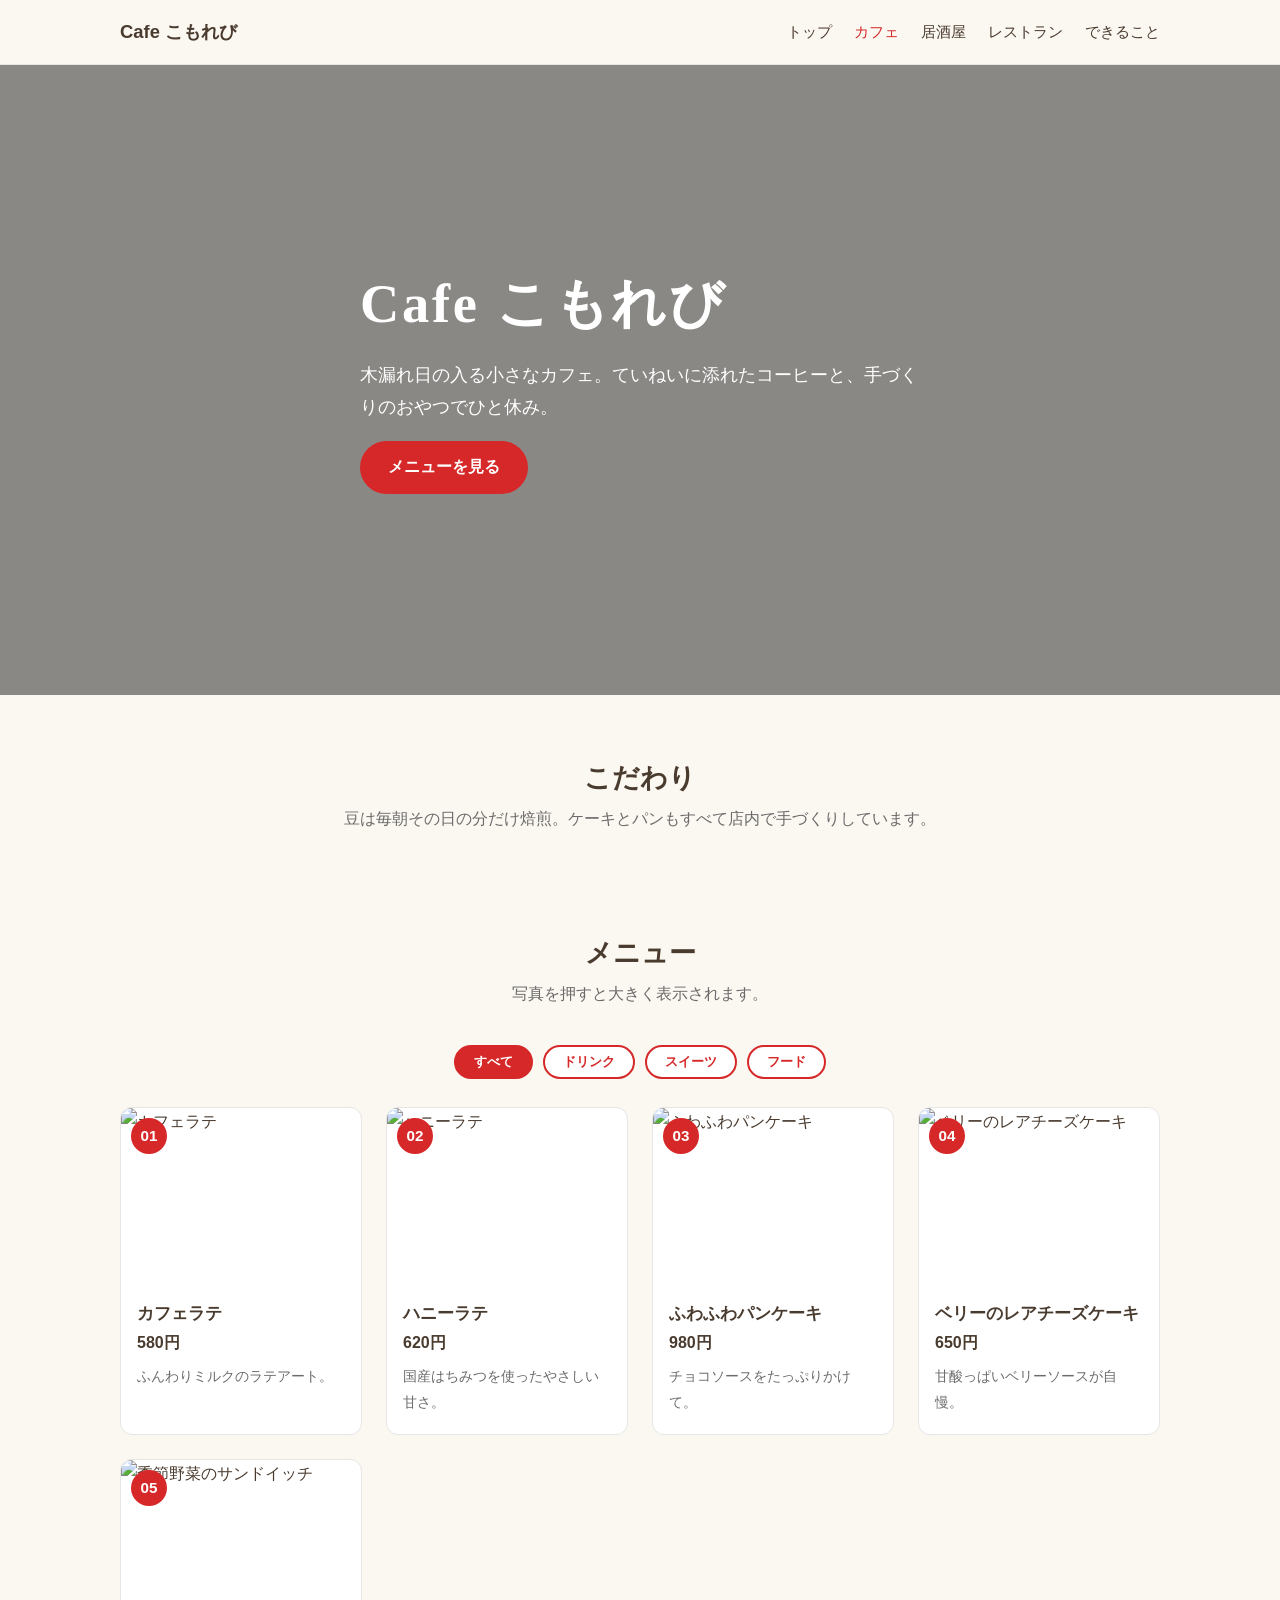
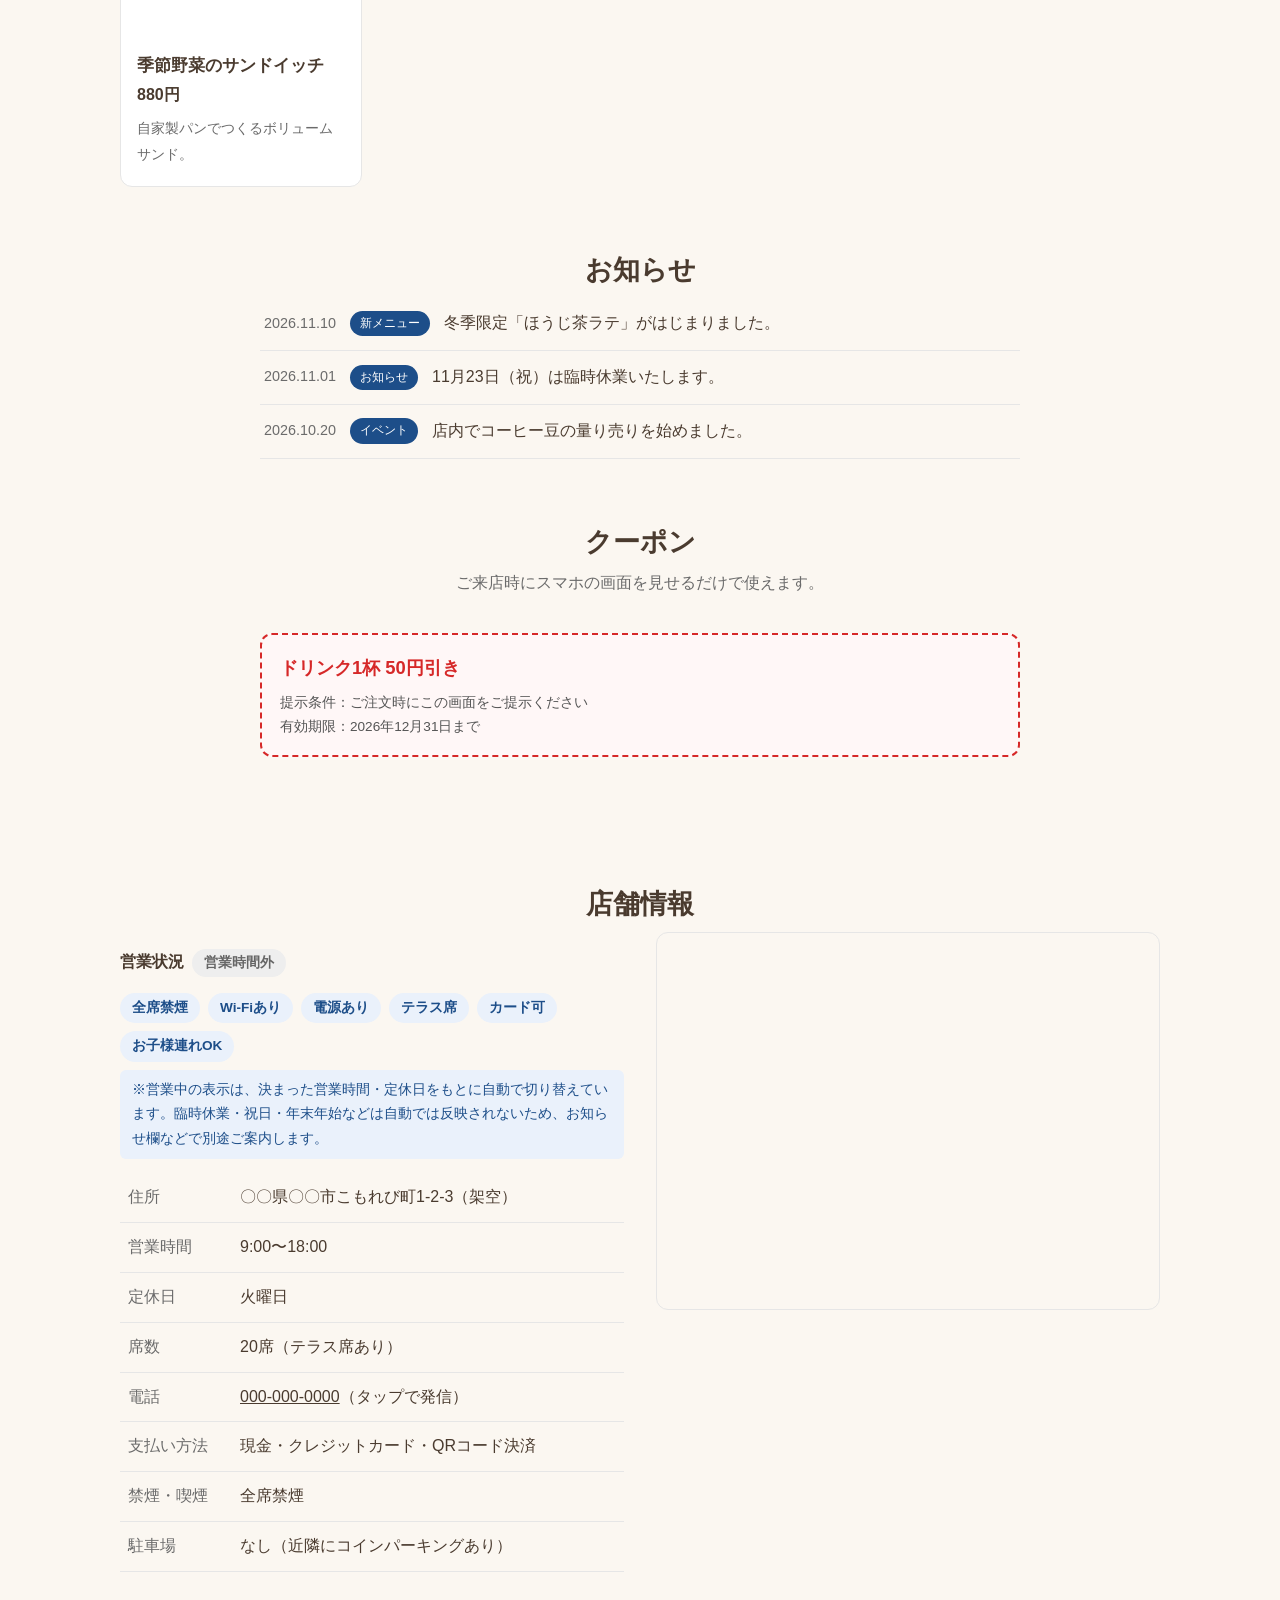
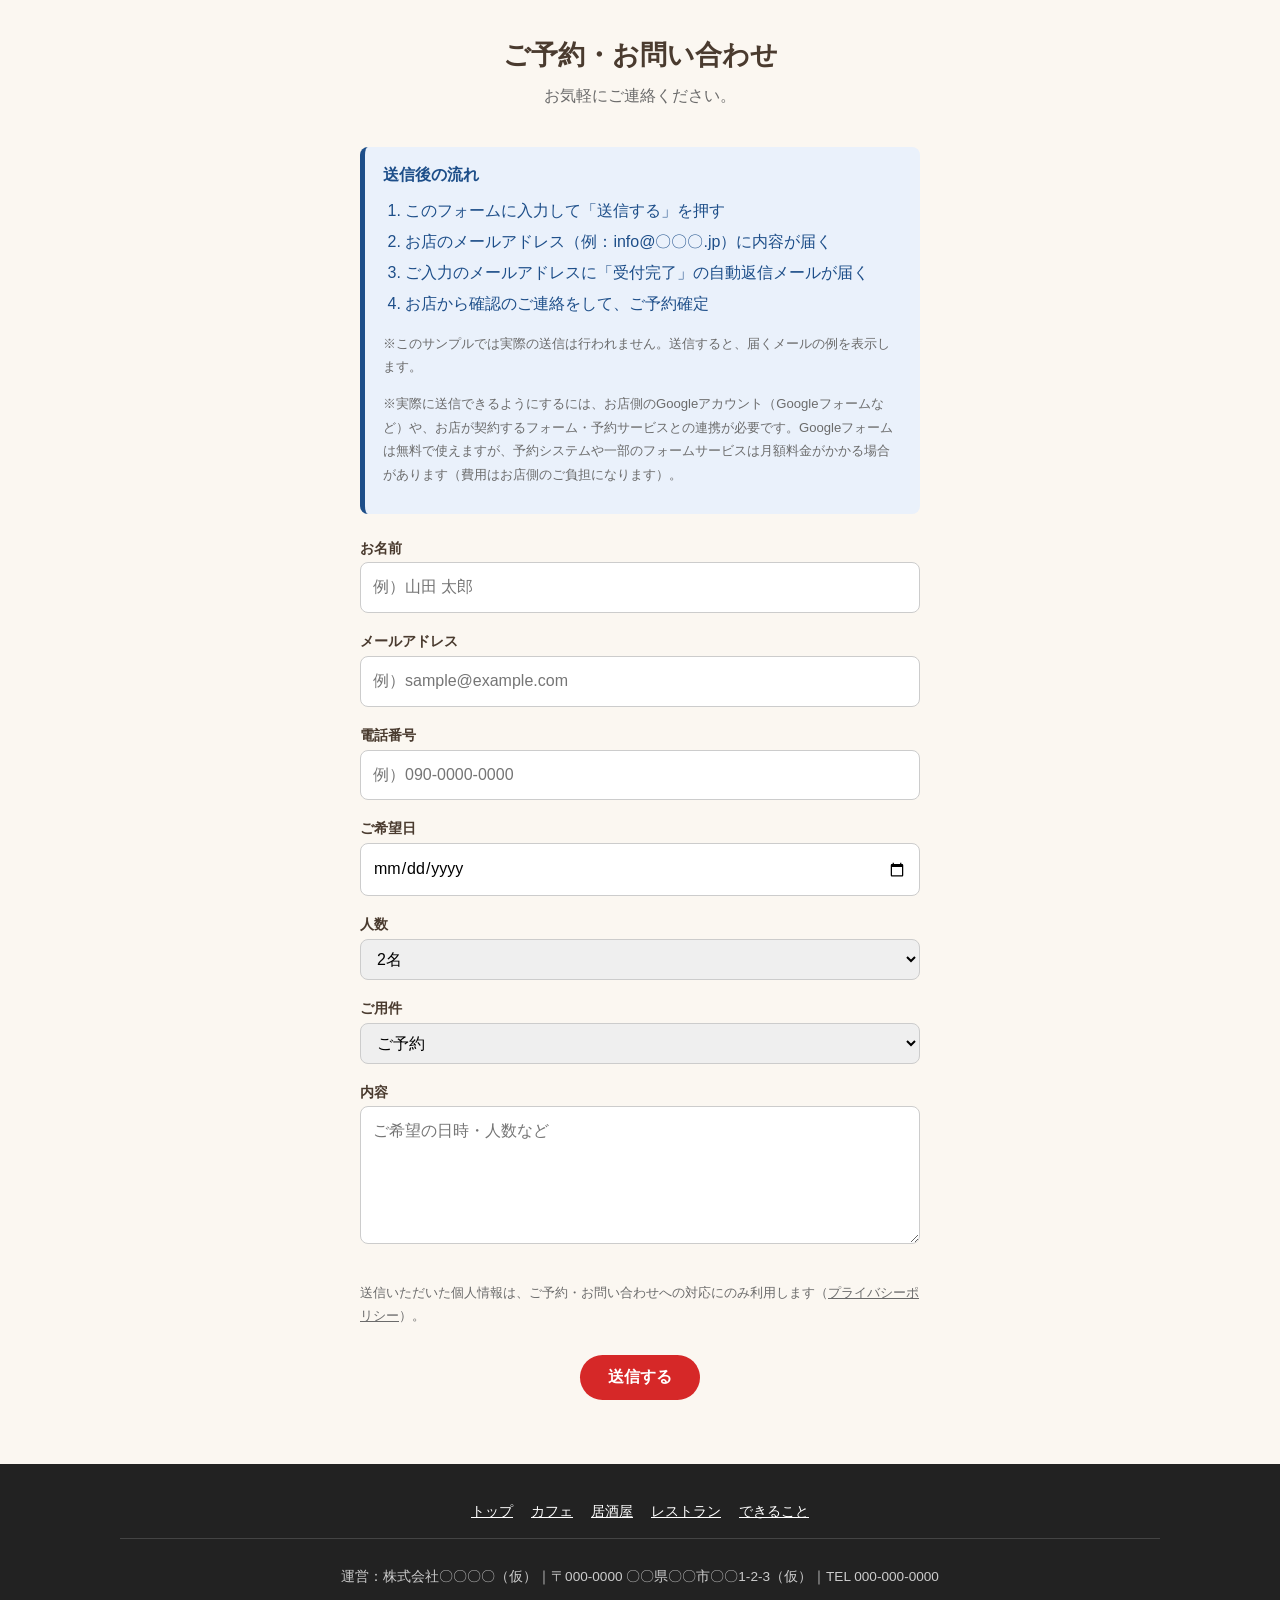
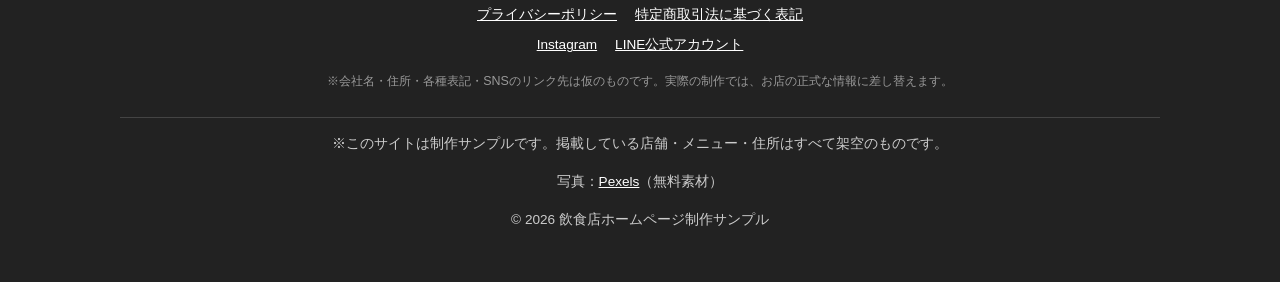
==== commit b6cf7265: "Update cafe.html" ====
--- a/cafe.html
+++ b/cafe.html
@@ -101,6 +101,7 @@
     <li>お店から確認のご連絡をして、ご予約確定</li>
   </ol>
   <p class="small-note">※このサンプルでは実際の送信は行われません。送信すると、届くメールの例を表示します。</p>
+  <p class="small-note">※実際に送信できるようにするには、お店側のGoogleアカウント（Googleフォームなど）や、お店が契約するフォーム・予約サービスとの連携が必要です。Googleフォームは無料で使えますが、予約システムや一部のフォームサービスは月額料金がかかる場合があります（費用はお店側のご負担になります）。</p>
 </div>
 <form class="contact-form">
   <div><label for="name">お名前</label><input id="name" required placeholder="例）山田 太郎"></div>
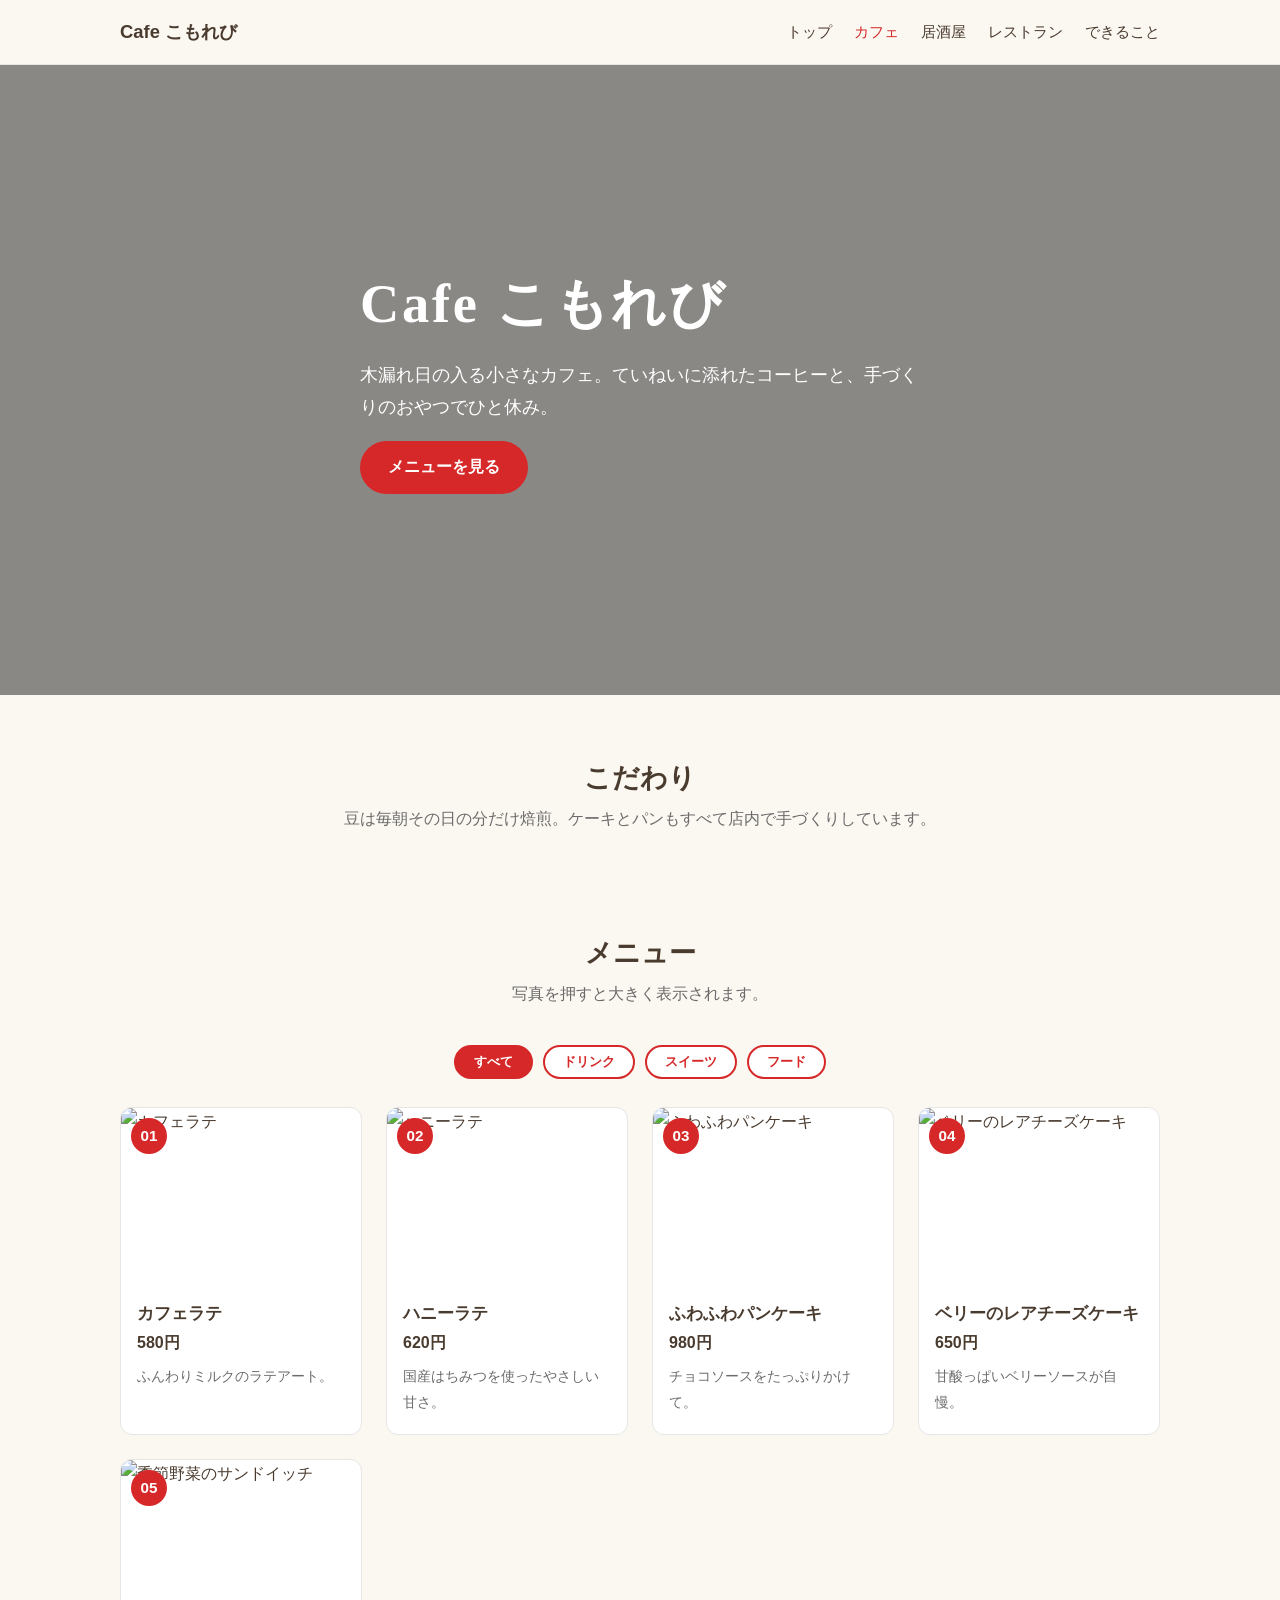
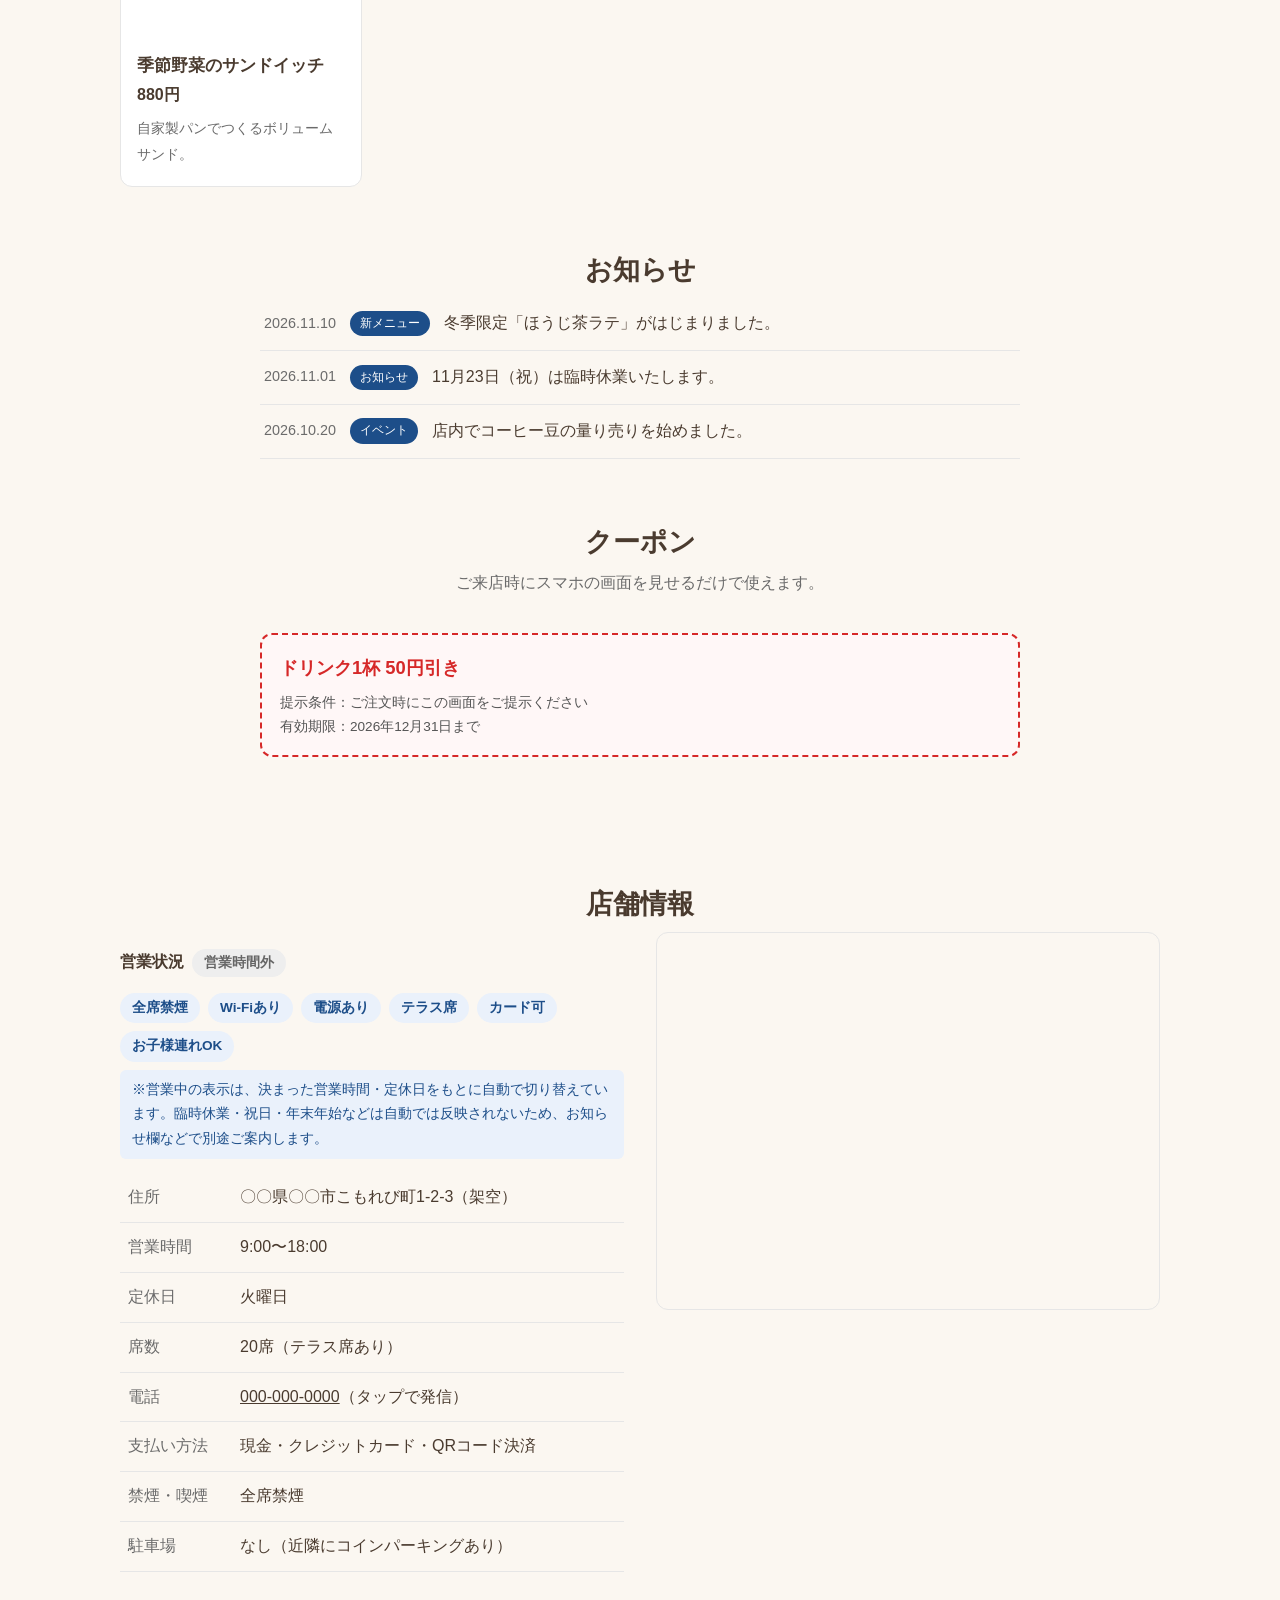
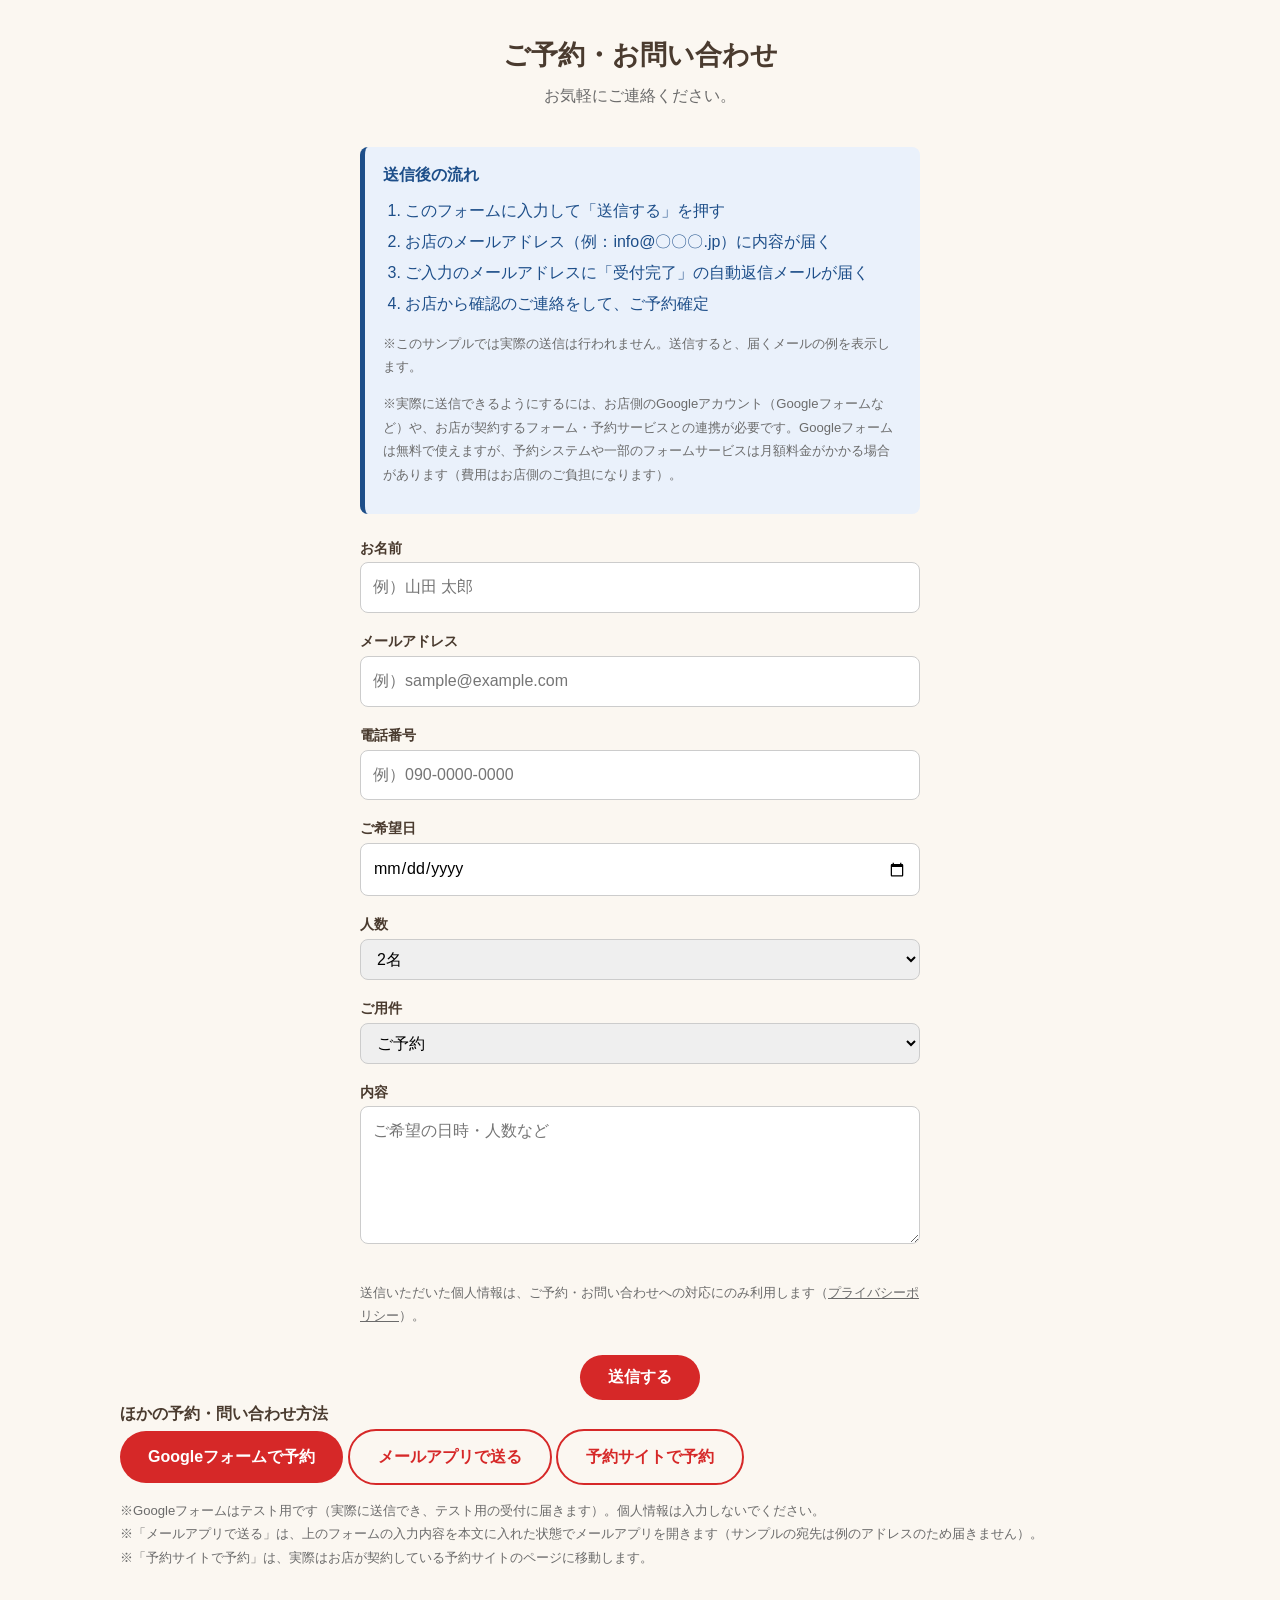
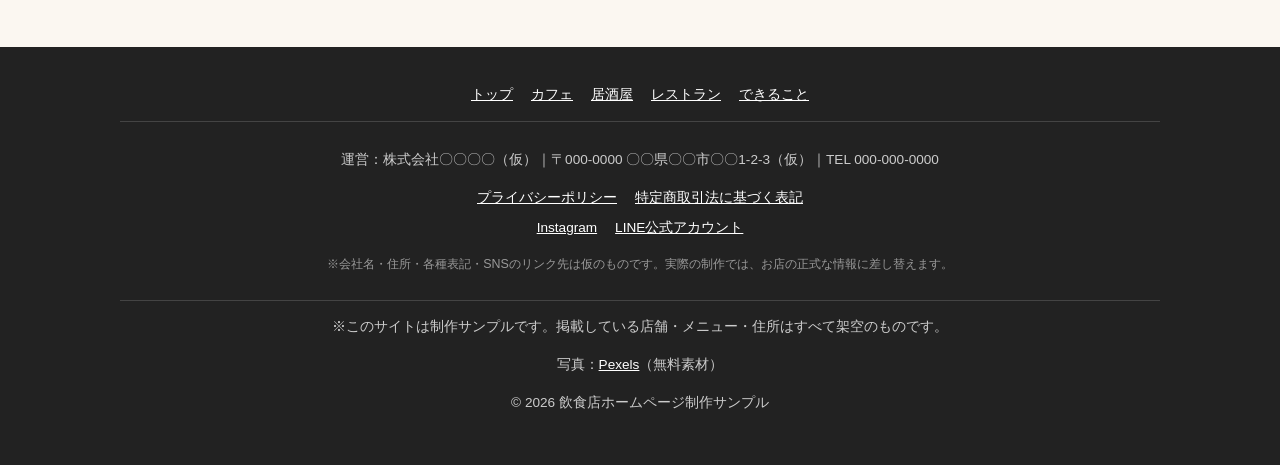
==== commit d16aa37d: "Update cafe.html" ====
--- a/cafe.html
+++ b/cafe.html
@@ -115,6 +115,15 @@
   <button class="btn" type="submit">送信する</button>
 </form>
 <div class="form-result" hidden></div>
+<div class="other-methods">
+  <strong>ほかの予約・問い合わせ方法</strong>
+  <div class="method-btns">
+    <a class="btn" href="https://docs.google.com/forms/d/e/1FAIpQLSdQWinYrceY9sUOroTefP_fP-y5xkuvILzmUA7U-G099zVjLg/viewform" target="_blank" rel="noopener">Googleフォームで予約</a>
+    <a class="btn outline mailto-btn" href="mailto:info@example.com">メールアプリで送る</a>
+    <a class="btn outline rsv-site-btn" href="#contact">予約サイトで予約</a>
+  </div>
+  <p class="small-note">※Googleフォームはテスト用です（実際に送信でき、テスト用の受付に届きます）。個人情報は入力しないでください。<br>※「メールアプリで送る」は、上のフォームの入力内容を本文に入れた状態でメールアプリを開きます（サンプルの宛先は例のアドレスのため届きません）。<br>※「予約サイトで予約」は、実際はお店が契約している予約サイトのページに移動します。</p>
+</div>
   </div>
 </section>
 <footer class="site-footer">
